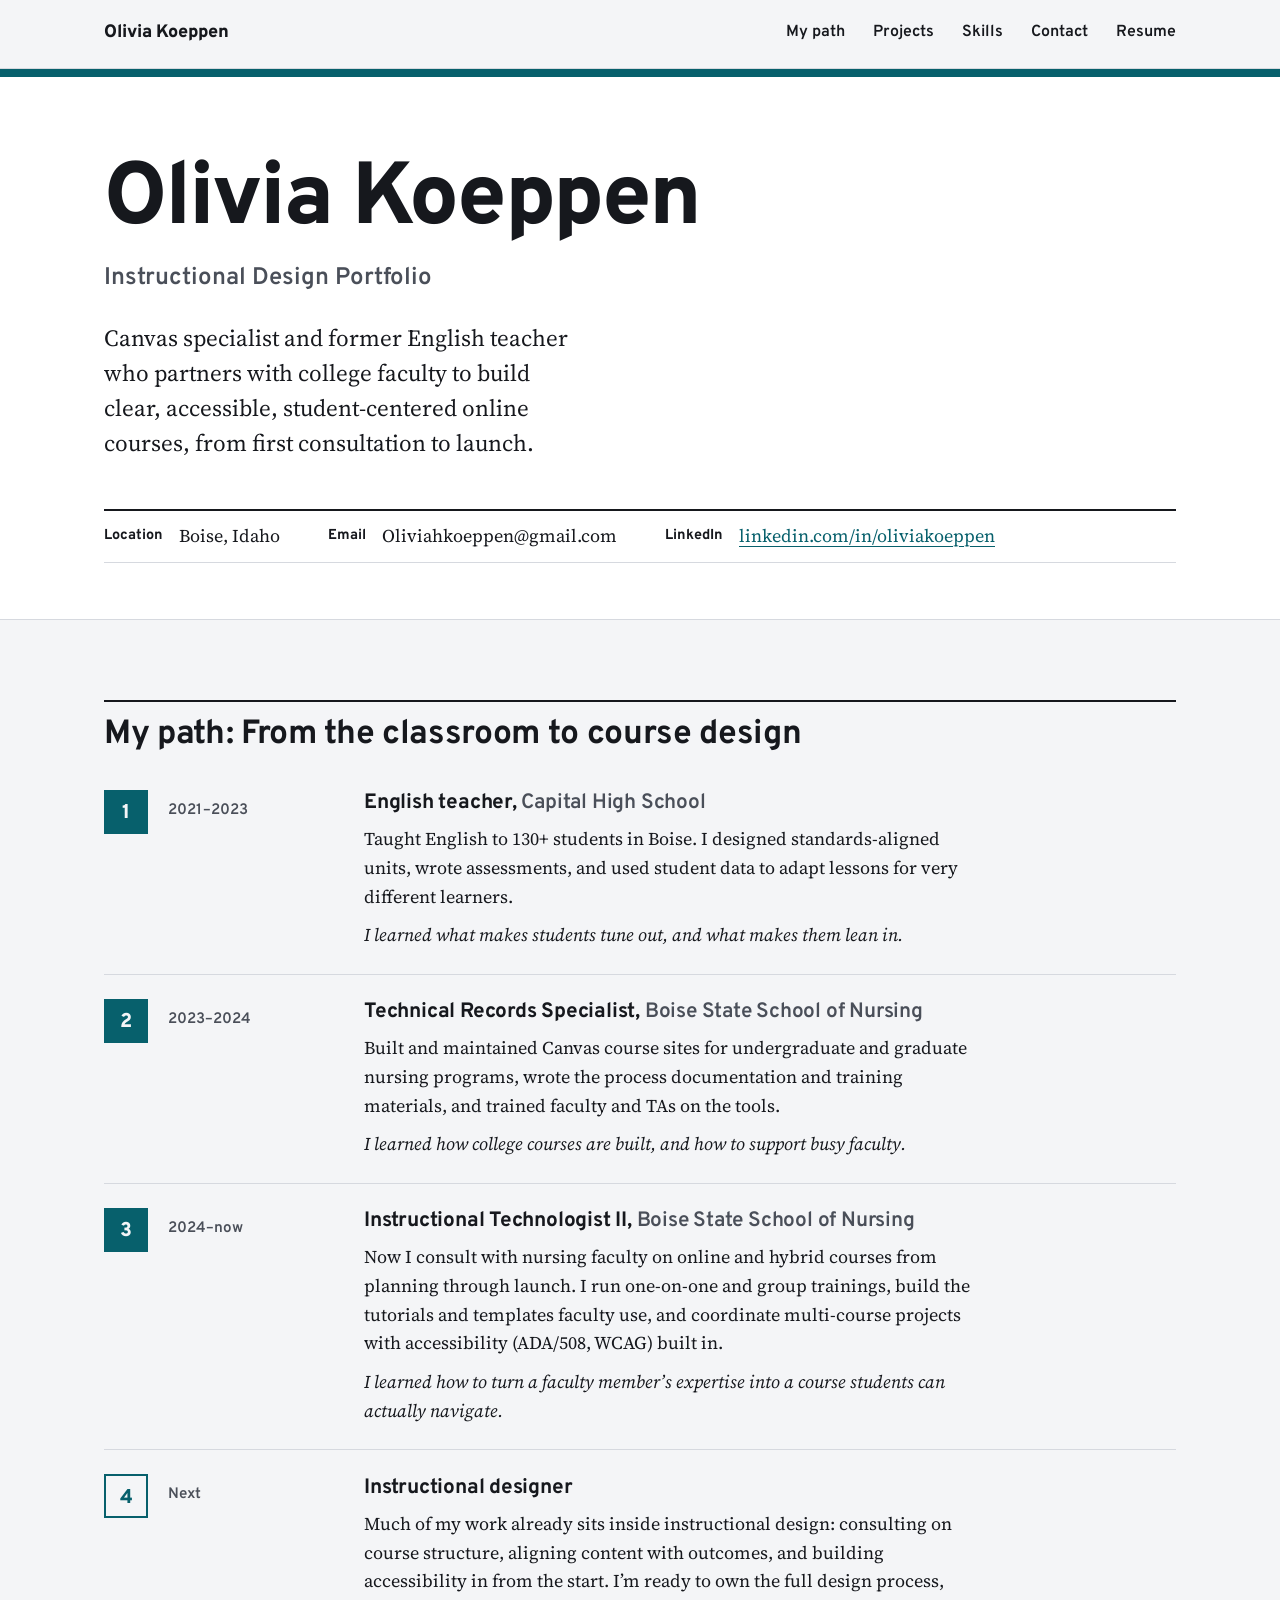
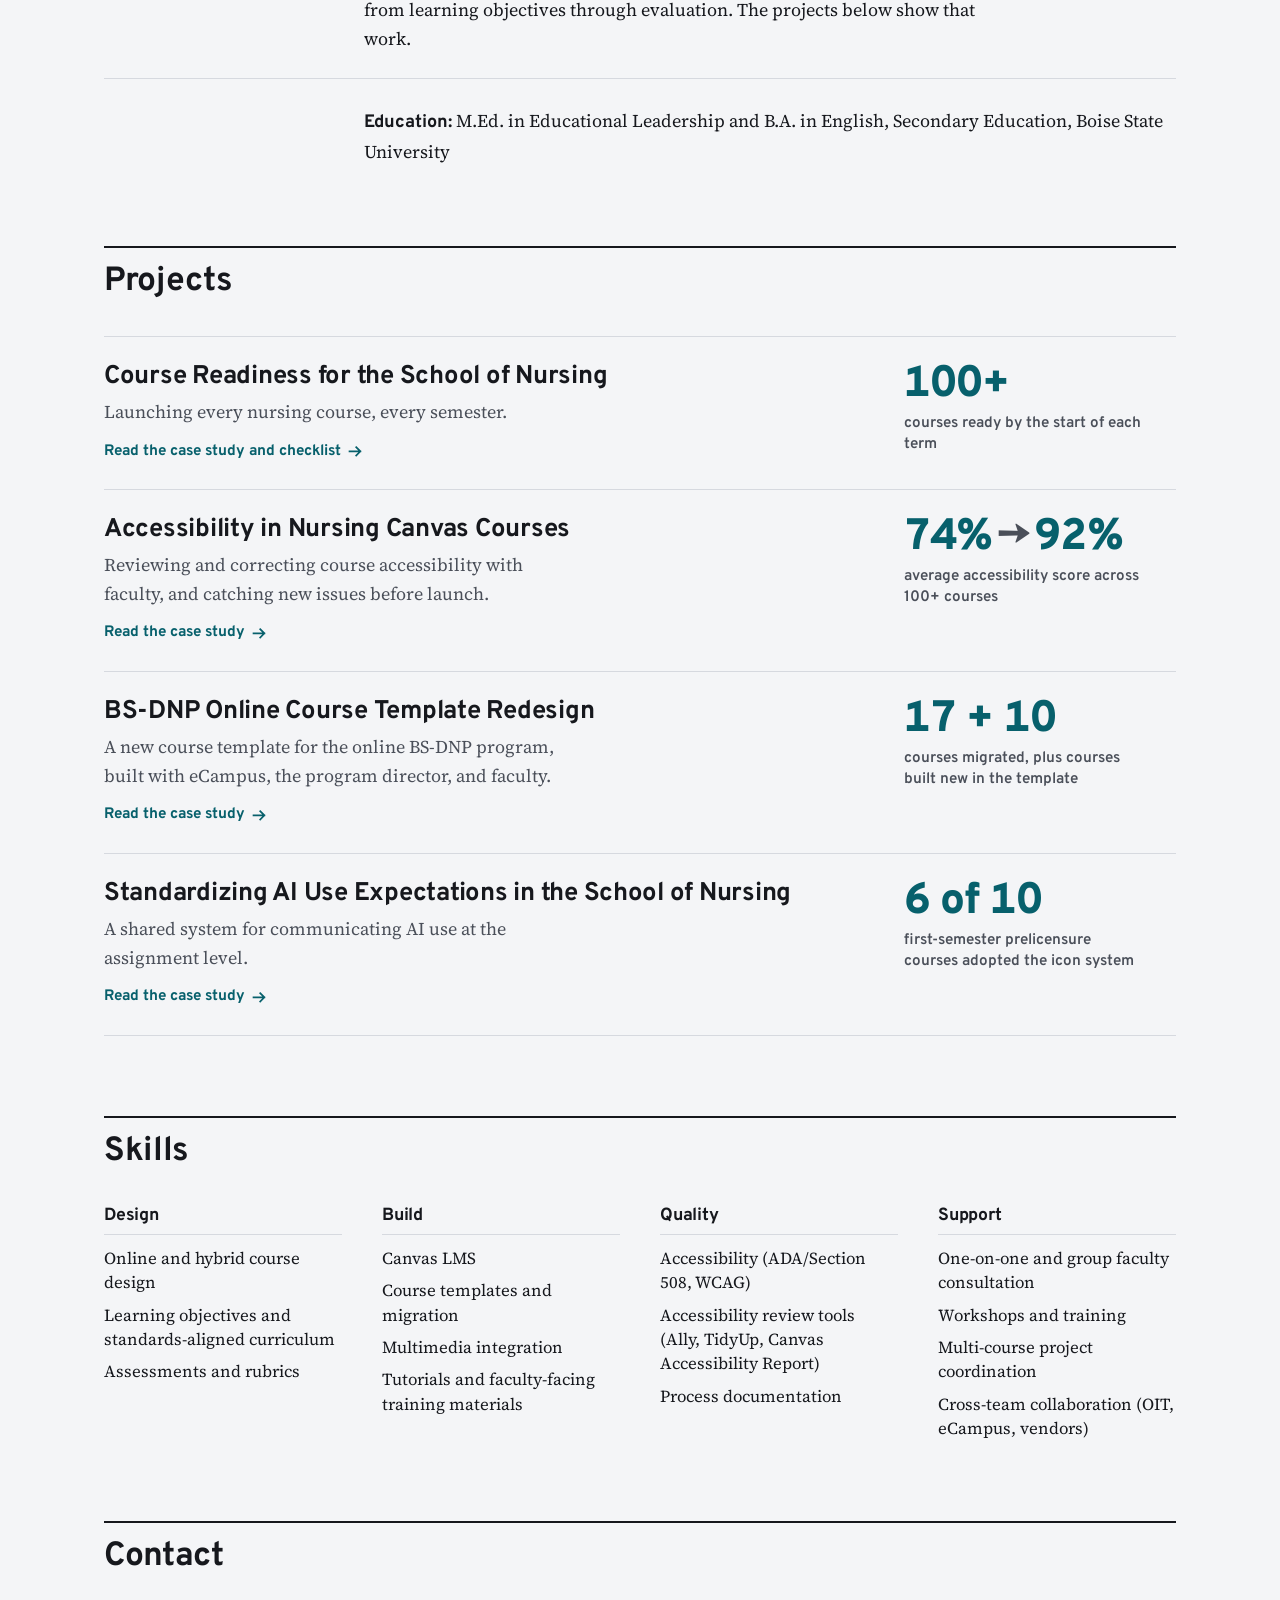
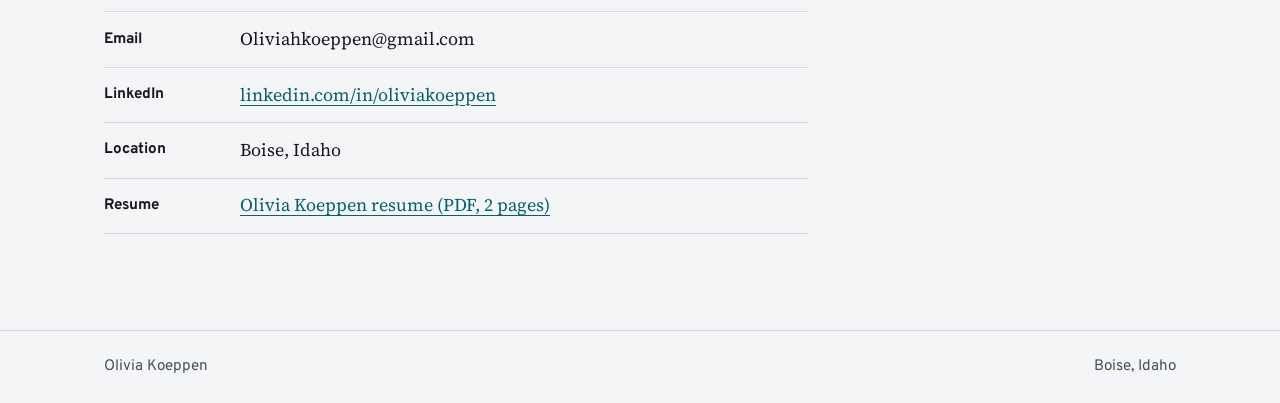
==== docs/index.html @ a85d5bda "Site v5: serve from docs/, add tab icon, link preview, 404 page, small copy edits Also adds COPY-PRO" ====
<!doctype html>
<html lang="en">
<head>
<meta charset="utf-8">
<meta name="viewport" content="width=device-width, initial-scale=1">
<meta name="robots" content="noindex, nofollow">
<title>Olivia Koeppen · Instructional Design Portfolio</title>
<link rel="icon" href="favicon.svg" type="image/svg+xml">
<link rel="icon" href="favicon-32.png" sizes="32x32" type="image/png">
<link rel="apple-touch-icon" href="apple-touch-icon.png">
<meta property="og:type" content="website">
<meta property="og:site_name" content="Olivia Koeppen">
<meta property="og:title" content="Olivia Koeppen · Instructional Design Portfolio">
<meta property="og:description" content="Instructional design portfolio of Olivia Koeppen, Boise, Idaho.">
<meta property="og:url" content="https://oliviakoeppen.com/">
<meta property="og:image" content="https://oliviakoeppen.com/assets/og-image.png">
<meta property="og:image:width" content="1200">
<meta property="og:image:height" content="630">
<meta property="og:image:alt" content="Olivia Koeppen, Instructional Design Portfolio">
<meta name="twitter:card" content="summary_large_image">
<meta name="description" content="Instructional design portfolio of Olivia Koeppen, Boise, Idaho.">
<link rel="preconnect" href="https://fonts.googleapis.com">
<link rel="preconnect" href="https://fonts.gstatic.com" crossorigin>
<link rel="stylesheet" href="https://fonts.googleapis.com/css2?family=Overpass:wght@400;600;700;800&family=Source+Serif+4:ital,opsz,wght@0,8..60,400;0,8..60,600;1,8..60,400&display=swap">
<link rel="stylesheet" href="styles.css">
</head>
<body>
<a class="skip-link" href="#main">Skip to main content</a>

<header class="topbar">
  <div class="wrap">
    <a class="wordmark" href="index.html">Olivia Koeppen</a>
    <nav class="site-nav" aria-label="Main">
      <ul>
        <li><a href="#path">My path</a></li>
        <li><a href="#projects">Projects</a></li>
        <li><a href="#skills">Skills</a></li>
        <li><a href="#contact">Contact</a></li>
        <li><a href="assets/olivia-koeppen-resume.pdf">Resume</a></li>
      </ul>
    </nav>
  </div>
</header>

<main id="main">
  <section class="sign" aria-labelledby="name">
    <div class="wrap">
      <h1 id="name">Olivia Koeppen</h1>
      <p class="role">Instructional Design Portfolio</p>
      <p class="intro">Canvas specialist and former English teacher who partners with college faculty to build clear, accessible, student-centered online courses, from first consultation to launch.</p>
      <dl class="directory inline">
        <div><dt>Location</dt><dd>Boise, Idaho</dd></div>
        <div><dt>Email</dt><dd>Oliviahkoeppen@gmail.com</dd></div>
        <div><dt>LinkedIn</dt><dd><a href="https://www.linkedin.com/in/oliviakoeppen">linkedin.com/in/oliviakoeppen</a></dd></div>
      </dl>
    </div>
  </section>

  <section class="section" id="path" aria-labelledby="path-title">
    <div class="wrap">
      <div class="section-head">
        <h2 id="path-title">My path: From the classroom to course design</h2>
      </div>
      <ol class="path">
        <li>
          <span class="marker" aria-hidden="true">1</span>
          <span class="path-when">2021–2023</span>
          <div class="path-body">
            <h3>English teacher, <span>Capital High School</span></h3>
            <p>Taught English to 130+ students in Boise. I designed standards-aligned units, wrote assessments, and used student data to adapt lessons for very different learners.</p>
            <p class="learned">I learned what makes students tune out, and what makes them lean in.</p>
          </div>
        </li>
        <li>
          <span class="marker" aria-hidden="true">2</span>
          <span class="path-when">2023–2024</span>
          <div class="path-body">
            <h3>Technical Records Specialist, <span>Boise State School of Nursing</span></h3>
            <p>Built and maintained Canvas course sites for undergraduate and graduate nursing programs, wrote the process documentation and training materials, and trained faculty and TAs on the tools.</p>
            <p class="learned">I learned how college courses are built, and how to support busy faculty.</p>
          </div>
        </li>
        <li>
          <span class="marker" aria-hidden="true">3</span>
          <span class="path-when">2024–now</span>
          <div class="path-body">
            <h3>Instructional Technologist II, <span>Boise State School of Nursing</span></h3>
            <p>Now I consult with nursing faculty on online and hybrid courses from planning through launch. I run one-on-one and group trainings, build the tutorials and templates faculty use, and coordinate multi-course projects with accessibility (ADA/508, WCAG) built in.</p>
            <p class="learned">I learned how to turn a faculty member’s expertise into a course students can actually navigate.</p>
          </div>
        </li>
        <li class="next">
          <span class="marker" aria-hidden="true">4</span>
          <span class="path-when">Next</span>
          <div class="path-body">
            <h3>Instructional designer</h3>
            <p>Much of my work already sits inside instructional design: consulting on course structure, aligning content with outcomes, and building accessibility in from the start. I’m ready to own the full design process, from learning objectives through evaluation. The projects below show that work.</p>
          </div>
        </li>
      </ol>
      <p class="education"><span><strong>Education:</strong> M.Ed. in Educational Leadership and B.A. in English, Secondary Education, Boise State University</span></p>
    </div>
  </section>

  <section class="section" id="projects" aria-labelledby="projects-title">
    <div class="wrap">
      <div class="section-head">
        <h2 id="projects-title">Projects</h2>
      </div>
      <ul class="projects">
        <li class="project-row">
          <div>
            <h3><a href="projects/course-readiness.html">Course Readiness for the School of Nursing</a></h3>
            <p class="summary">Launching every nursing course, every semester.</p>
            <span class="go" aria-hidden="true">Read the case study and checklist <svg viewBox="0 0 20 20" focusable="false"><path d="M3 10h13M11 5l5 5-5 5" fill="none" stroke="currentColor" stroke-width="2" stroke-linecap="square"/></svg></span>
          </div>
          <p class="figure-block"><span class="num">100+</span><span class="label">courses ready by the start of each term</span></p>
        </li>
        <li class="project-row">
          <div>
            <h3><a href="projects/accessibility.html">Accessibility in Nursing Canvas Courses</a></h3>
            <p class="summary">Reviewing and correcting course accessibility with faculty, and catching new issues before launch.</p>
            <span class="go" aria-hidden="true">Read the case study <svg viewBox="0 0 20 20" focusable="false"><path d="M3 10h13M11 5l5 5-5 5" fill="none" stroke="currentColor" stroke-width="2" stroke-linecap="square"/></svg></span>
          </div>
          <p class="figure-block"><span class="num">74%<span class="arrow" aria-hidden="true">→</span><span class="visually-hidden"> to </span>92%</span><span class="label">average accessibility score across 100+ courses</span></p>
        </li>
        <li class="project-row">
          <div>
            <h3><a href="projects/bs-dnp-template.html">BS-DNP Online Course Template Redesign</a></h3>
            <p class="summary">A new course template for the online BS-DNP program, built with eCampus, the program director, and faculty.</p>
            <span class="go" aria-hidden="true">Read the case study <svg viewBox="0 0 20 20" focusable="false"><path d="M3 10h13M11 5l5 5-5 5" fill="none" stroke="currentColor" stroke-width="2" stroke-linecap="square"/></svg></span>
          </div>
          <p class="figure-block"><span class="num">17 + 10</span><span class="label">courses migrated, plus courses built new in the template</span></p>
        </li>
        <li class="project-row">
          <div>
            <h3><a href="projects/ai-use-expectations.html">Standardizing AI Use Expectations in the School of Nursing</a></h3>
            <p class="summary">A shared system for communicating AI use at the assignment level.</p>
            <span class="go" aria-hidden="true">Read the case study <svg viewBox="0 0 20 20" focusable="false"><path d="M3 10h13M11 5l5 5-5 5" fill="none" stroke="currentColor" stroke-width="2" stroke-linecap="square"/></svg></span>
          </div>
          <p class="figure-block"><span class="num">6 of 10</span><span class="label">first-semester prelicensure courses adopted the icon system</span></p>
        </li>
      </ul>
    </div>
  </section>

  <section class="section" id="skills" aria-labelledby="skills-title">
    <div class="wrap">
      <div class="section-head">
        <h2 id="skills-title">Skills</h2>
      </div>
      <div class="skills">
        <div>
          <h3>Design</h3>
          <ul>
            <li>Online and hybrid course design</li>
            <li>Learning objectives and standards-aligned curriculum</li>
            <li>Assessments and rubrics</li>
          </ul>
        </div>
        <div>
          <h3>Build</h3>
          <ul>
            <li>Canvas LMS</li>
            <li>Course templates and migration</li>
            <li>Multimedia integration</li>
            <li>Tutorials and faculty-facing training materials</li>
          </ul>
        </div>
        <div>
          <h3>Quality</h3>
          <ul>
            <li>Accessibility (ADA/Section 508, WCAG)</li>
            <li>Accessibility review tools (Ally, TidyUp, Canvas Accessibility Report)</li>
            <li>Process documentation</li>
          </ul>
        </div>
        <div>
          <h3>Support</h3>
          <ul>
            <li>One-on-one and group faculty consultation</li>
            <li>Workshops and training</li>
            <li>Multi-course project coordination</li>
            <li>Cross-team collaboration (OIT, eCampus, vendors)</li>
          </ul>
        </div>
      </div>
    </div>
  </section>

  <section class="section" id="contact" aria-labelledby="contact-title">
    <div class="wrap">
      <div class="section-head">
        <h2 id="contact-title">Contact</h2>
      </div>
      <dl class="contact-list">
        <div><dt>Email</dt><dd>Oliviahkoeppen@gmail.com</dd></div>
        <div><dt>LinkedIn</dt><dd><a href="https://www.linkedin.com/in/oliviakoeppen">linkedin.com/in/oliviakoeppen</a></dd></div>
        <div><dt>Location</dt><dd>Boise, Idaho</dd></div>
        <div><dt>Resume</dt><dd><a href="assets/olivia-koeppen-resume.pdf">Olivia Koeppen resume (PDF, 2 pages)</a></dd></div>
      </dl>
    </div>
  </section>
</main>

<footer class="site-footer">
  <div class="wrap">
    <span>Olivia Koeppen</span>
    <span>Boise, Idaho</span>
  </div>
</footer>
</body>
</html>
---- docs/styles.css ----
/* Olivia Koeppen, instructional design portfolio
   Light only. One white sign panel per page with a deep teal top rule; light grey ground, black ink, teal links and figures. */

:root {
  color-scheme: light;
  --ground: #f4f5f7;          /* very light grey page */
  --panel: #eceef1;
  --ink: #16181d;
  --ink-2: #4a4f59;
  --rule: #d6d9df;
  --rule-strong: #16181d;
  --accent: #07606c;          /* deep teal: links, markers, figures */
  --accent-hover: #044650;
  --accent-soft: #d8e9eb;     /* teal tint for rules and fills, never text */
  --sign: #ffffff;            /* the sign panel: white on the grey page */
  --on-sign: #16181d;
  --on-sign-2: #4a4f59;
  --on-sign-rule: #d6d9df;
  --focus: #07606c;
  --bar-track: #dfe2e8;

  --display: "Overpass", "Helvetica Neue", Arial, system-ui, sans-serif;
  --text: "Source Serif 4", "Iowan Old Style", "Palatino Linotype", Georgia, serif;

  --wrap: 72rem;
  --gutter: clamp(1rem, 4vw, 2.5rem);
  --measure: 68ch;
}

/* ---------- Base ---------- */

*, *::before, *::after { box-sizing: border-box; }

html { -webkit-text-size-adjust: 100%; scrollbar-color: var(--ink-2) var(--ground); }

body {
  margin: 0;
  background: var(--ground);
  color: var(--ink);
  font-family: var(--text);
  font-size: 1.125rem;
  line-height: 1.6;
  font-optical-sizing: auto;
  text-rendering: optimizeLegibility;
}

::selection { background: var(--accent); color: #fff; }

h1, h2, h3 {
  font-family: var(--display);
  font-weight: 700;
  line-height: 1.12;
  letter-spacing: -.01em;
  margin: 0;
  text-wrap: balance;
}

p, ul, ol, dl, dd, figure { margin: 0; }

a {
  color: var(--accent);
  text-decoration-thickness: 1px;
  text-underline-offset: .2em;
}
a:hover { color: var(--accent-hover); text-decoration-thickness: 2px; }

:focus-visible {
  outline: 3px solid var(--focus);
  outline-offset: 3px;
  border-radius: 1px;
}

.wrap {
  width: 100%;
  max-width: var(--wrap);
  margin-inline: auto;
  padding-inline: var(--gutter);
}

.skip-link {
  position: absolute;
  left: var(--gutter);
  top: -100px;
  z-index: 10;
  background: var(--ink);
  color: var(--ground);
  font-family: var(--display);
  font-weight: 700;
  padding: .6rem 1rem;
  text-decoration: none;
}
.skip-link:focus { top: .75rem; color: var(--ground); }

.visually-hidden {
  position: absolute !important;
  width: 1px; height: 1px;
  overflow: hidden; clip: rect(0 0 0 0);
  white-space: nowrap;
}

/* ---------- Top bar ---------- */

.topbar { border-bottom: 1px solid var(--rule); }
.topbar .wrap {
  display: flex;
  flex-wrap: wrap;
  align-items: center;
  justify-content: space-between;
  gap: .5rem 2rem;
  padding-block: .9rem;
}
.wordmark {
  font-family: var(--display);
  font-weight: 800;
  font-size: 1.125rem;
  color: var(--ink);
  text-decoration: none;
  letter-spacing: -.005em;
}
.wordmark:hover { color: var(--ink); }
.site-nav ul {
  list-style: none;
  padding: 0;
  display: flex;
  flex-wrap: wrap;
  gap: .25rem 1.75rem;
}
.site-nav a {
  font-family: var(--display);
  font-weight: 600;
  font-size: 1rem;
  color: var(--ink);
  text-decoration: none;
  display: inline-block;
  padding-block: .35rem;
  border-bottom: 2px solid transparent;
}
.site-nav a:hover { border-bottom-color: var(--rule-strong); color: var(--ink); }
.site-nav a[aria-current] { border-bottom-color: var(--accent); }

/* ---------- The sign panel (the one bold field) ---------- */

.sign {
  background: var(--sign);
  color: var(--on-sign);
  border-top: 8px solid var(--accent);
  border-bottom: 1px solid var(--rule);
}
.sign .wrap { padding-block: clamp(2.5rem, 7vw, 5rem) clamp(2.25rem, 5vw, 3.5rem); }
.sign a { color: var(--accent); }
.sign a:hover { color: var(--accent-hover); }
.sign :focus-visible { outline-color: var(--focus); }

.sign h1 {
  font-size: clamp(2.75rem, 8vw, 5.5rem);
  font-weight: 800;
  letter-spacing: -.025em;
  line-height: 1;
}
.sign .role {
  font-family: var(--display);
  font-weight: 600;
  font-size: clamp(1.15rem, 2.4vw, 1.5rem);
  margin-top: .9rem;
  color: var(--on-sign-2);
}
.sign .intro {
  font-size: clamp(1.2rem, 2.3vw, 1.45rem);
  line-height: 1.5;
  max-width: 40ch;
  margin-top: 1.5rem;
}

/* Directory rows: label column + value, used in the sign and in facts blocks */
.directory {
  display: grid;
  gap: 0;
  margin-top: clamp(2rem, 5vw, 3rem);
  border-top: 2px solid var(--on-sign);
}
.directory > div {
  display: grid;
  grid-template-columns: 7.5rem 1fr;
  gap: 1rem;
  padding-block: .7rem;
  border-bottom: 1px solid var(--on-sign-rule);
}
.directory dt {
  font-family: var(--display);
  font-weight: 700;
  font-size: .9rem;
  padding-top: .15rem;
}
.directory dd { overflow-wrap: anywhere; }

@media (min-width: 56rem) {
  .sign .directory.inline {
    grid-template-columns: repeat(3, auto);
    justify-content: start;
    border-bottom: 1px solid var(--on-sign-rule);
  }
  .sign .directory.inline > div {
    grid-template-columns: auto auto;
    border-bottom: 0;
    padding-inline-end: 3rem;
  }
}

/* ---------- Sections ---------- */

main { display: block; }

.section { padding-block: clamp(3rem, 7vw, 5rem) 0; }
.section:last-child { padding-bottom: clamp(3.5rem, 8vw, 6rem); }

.section-head {
  border-top: 2px solid var(--rule-strong);
  padding-top: .9rem;
  margin-bottom: clamp(1.5rem, 3vw, 2.25rem);
}
.section-head h2 { font-size: clamp(1.6rem, 3.4vw, 2.1rem); }
.section-head p {
  margin-top: .5rem;
  color: var(--ink-2);
  max-width: var(--measure);
}

/* Two-column reading layout: heading left, text right */
.split { display: grid; gap: 1rem 3rem; }
@media (min-width: 56rem) {
  .split { grid-template-columns: 15rem minmax(0, 1fr); }
  .split > .section-head { margin-bottom: 0; }
}
.prose { max-width: var(--measure); }
.prose p + p { margin-top: 1em; }

/* ---------- My path ---------- */

.path {
  list-style: none;
  padding: 0;
  display: grid;
  gap: 0;
}
.path > li {
  display: grid;
  grid-template-columns: 2.75rem minmax(0, 1fr);
  gap: 0 1.25rem;
  padding-block: 1.5rem;
  border-bottom: 1px solid var(--rule);
}
.path > li:first-child { padding-top: 0; }
.marker {
  width: 2.75rem;
  height: 2.75rem;
  display: grid;
  place-items: center;
  background: var(--accent);
  color: var(--ground);
  font-family: var(--display);
  font-weight: 800;
  font-size: 1.25rem;
  line-height: 1;
  padding-top: .15rem;
}
.path > li.next .marker {
  background: transparent;
  color: var(--accent);
  box-shadow: inset 0 0 0 2px var(--accent);
}
.path-when {
  font-family: var(--display);
  font-weight: 600;
  font-size: .95rem;
  color: var(--ink-2);
}
.path h3 { font-size: 1.3rem; margin-top: .15rem; }
.path h3 span { font-weight: 600; color: var(--ink-2); }
.path p { margin-top: .6rem; max-width: var(--measure); }
.path .learned { font-style: italic; }
.path-body { grid-column: 2; }

@media (min-width: 56rem) {
  .path > li { grid-template-columns: 2.75rem 11rem minmax(0, 1fr); }
  .path-when { padding-top: .55rem; }
  .path-body { grid-column: 3; grid-row: 1; }
}

.education {
  margin-top: 1.75rem;
  display: grid;
  grid-template-columns: 2.75rem minmax(0, 1fr);
  gap: 0 1.25rem;
}
.education strong { font-family: var(--display); font-weight: 700; }
@media (min-width: 56rem) {
  .education { grid-template-columns: 15rem minmax(0, 1fr); }
}
.education > :first-child { grid-column: 2; }

/* ---------- Project directory ---------- */

.projects { list-style: none; padding: 0; border-top: 1px solid var(--rule); }
.project-row {
  position: relative;
  display: grid;
  gap: .75rem 2.5rem;
  padding: 1.6rem 0;
  border-bottom: 1px solid var(--rule);
}
.project-row h3 { font-size: clamp(1.3rem, 2.6vw, 1.6rem); }
.project-row h3 a {
  color: var(--ink);
  text-decoration: none;
}
.project-row h3 a::after { content: ""; position: absolute; inset: 0; }
.project-row h3 a:focus-visible { outline: none; }
.project-row:has(h3 a:focus-visible) { outline: 3px solid var(--focus); outline-offset: 2px; }
.project-row .summary { margin-top: .4rem; color: var(--ink-2); max-width: 52ch; }
.project-row .go {
  display: inline-flex;
  align-items: center;
  gap: .4rem;
  margin-top: .8rem;
  font-family: var(--display);
  font-weight: 700;
  font-size: .95rem;
  color: var(--accent);
}
.go svg, .btn svg { width: 1.1em; height: 1.1em; flex: none; transition: transform .25s cubic-bezier(.16, 1, .3, 1); }
.project-row:hover h3 a { text-decoration: underline; text-decoration-thickness: 2px; text-underline-offset: .18em; }
.project-row:hover .go svg { transform: translateX(4px); }

.figure-block {
  font-family: var(--display);
}
.figure-block .num {
  display: block;
  font-weight: 800;
  font-size: clamp(2rem, 4.5vw, 2.75rem);
  line-height: 1;
  letter-spacing: -.02em;
  color: var(--accent);
  font-variant-numeric: tabular-nums lining-nums;
}
.figure-block .num .arrow { font-weight: 600; color: var(--ink-2); padding-inline: .1em; }
.figure-block .label {
  display: block;
  margin-top: .45rem;
  font-weight: 600;
  font-size: .95rem;
  line-height: 1.35;
  color: var(--ink-2);
  max-width: 24ch;
}

@media (min-width: 56rem) {
  .project-row {
    grid-template-columns: minmax(0, 1fr) 17rem;
    align-items: start;
  }
}

/* ---------- Skills ---------- */

.skills {
  display: grid;
  gap: 2rem 2.5rem;
  grid-template-columns: repeat(auto-fit, minmax(14rem, 1fr));
}
.skills h3 {
  font-size: 1.1rem;
  padding-bottom: .5rem;
  border-bottom: 1px solid var(--rule);
  margin-bottom: .75rem;
}
.skills ul { list-style: none; padding: 0; display: grid; gap: .5rem; }
.skills li { font-size: 1.05rem; line-height: 1.45; }

/* ---------- Contact ---------- */

.contact-list {
  display: grid;
  border-top: 1px solid var(--rule);
  max-width: 44rem;
}
.contact-list > div {
  display: grid;
  grid-template-columns: 7.5rem 1fr;
  gap: 1rem;
  padding-block: .8rem;
  border-bottom: 1px solid var(--rule);
}
.contact-list dt { font-family: var(--display); font-weight: 700; font-size: .95rem; padding-top: .15rem; }
.contact-list dd { overflow-wrap: anywhere; }

/* ---------- Footer ---------- */

.site-footer {
  border-top: 1px solid var(--rule);
  font-family: var(--display);
  font-size: .95rem;
  color: var(--ink-2);
}
.site-footer .wrap {
  display: flex;
  flex-wrap: wrap;
  justify-content: space-between;
  gap: .5rem 2rem;
  padding-block: 1.5rem;
}

/* ---------- Case study: sign panel ---------- */

.crumbs ol {
  list-style: none;
  padding: 0;
  display: flex;
  flex-wrap: wrap;
  gap: .25rem .6rem;
  font-family: var(--display);
  font-weight: 600;
  font-size: .95rem;
  color: var(--on-sign-2);
  margin-bottom: clamp(1.5rem, 4vw, 2.5rem);
}
.crumbs li + li::before { content: "/"; margin-right: .6rem; opacity: .7; }
.crumbs a { color: var(--on-sign-2); }
.crumbs [aria-current] { color: var(--on-sign); }

.case-head {
  display: grid;
  gap: 2.5rem 4rem;
}
@media (min-width: 60rem) {
  .case-head { grid-template-columns: minmax(0, 1.35fr) minmax(0, 1fr); align-items: start; }
}
.sign .case-title {
  font-size: clamp(2.25rem, 5.5vw, 3.75rem);
  line-height: 1.04;
}
.sign .subtitle {
  font-family: var(--display);
  font-weight: 600;
  font-size: clamp(1.2rem, 2.4vw, 1.5rem);
  line-height: 1.3;
  margin-top: 1rem;
  color: var(--on-sign-2);
}
.sign .description { margin-top: 1.25rem; font-size: 1.2rem; max-width: 46ch; }
.sign .facts { margin-top: 2rem; }
.sign .facts > div { grid-template-columns: 9.5rem 1fr; }
@media (max-width: 30rem) {
  .sign .facts > div { grid-template-columns: 1fr; gap: .15rem; }
}

/* Right column of the sign: artifact card or outcome at a glance */
.sign-aside {
  background: var(--ground);
  border: 1px solid var(--rule);
  color: var(--ink);
  padding: clamp(1.25rem, 3vw, 2rem);
}
.sign-aside a { color: var(--accent); }
.sign-aside a:hover { color: var(--accent-hover); }
.sign-aside :focus-visible { outline-color: var(--focus); }
.sign-aside h2 {
  font-size: 1rem;
  font-weight: 700;
  color: var(--ink-2);
  letter-spacing: 0;
}
.sign-aside .doc-title {
  font-family: var(--display);
  font-weight: 700;
  font-size: 1.35rem;
  line-height: 1.2;
  margin-top: .6rem;
}
.sign-aside .doc-meta { margin-top: .4rem; color: var(--ink-2); font-size: 1rem; }
.mini-list { list-style: none; padding: 0; margin-top: 1.1rem; border-top: 1px solid var(--rule); }
.mini-list li {
  display: flex;
  gap: .7rem;
  align-items: baseline;
  padding-block: .5rem;
  border-bottom: 1px solid var(--rule);
  font-size: 1rem;
  line-height: 1.4;
}
.mini-list li::before {
  content: "";
  flex: none;
  width: .85rem;
  height: .85rem;
  border: 2px solid var(--ink);
  transform: translateY(.1rem);
}
.aside-actions { display: grid; gap: .9rem; margin-top: 1.5rem; justify-items: start; }

.btn {
  display: inline-flex;
  align-items: center;
  gap: .55rem;
  font-family: var(--display);
  font-weight: 700;
  font-size: 1.05rem;
  line-height: 1.2;
  text-decoration: none;
  padding: .8rem 1.25rem .7rem;
  background: var(--accent);
  color: var(--ground);
  border: 2px solid var(--accent);
}
.sign-aside .btn, .btn { color: var(--ground); }
.btn:hover, .sign-aside .btn:hover { background: var(--accent-hover); border-color: var(--accent-hover); color: var(--ground); }
.btn:hover svg { transform: translateY(3px); }
.text-link {
  font-family: var(--display);
  font-weight: 600;
  font-size: 1rem;
}

.glance .figure-block { margin-top: 1rem; }
.glance .figure-block + .figure-block { margin-top: 1.25rem; padding-top: 1.25rem; border-top: 1px solid var(--rule); }
.glance .figure-block .num { font-size: clamp(2.5rem, 6vw, 3.5rem); }
.glance .figure-block .label { max-width: 30ch; }

/* ---------- Case study body ---------- */

.case-body .section-head h2 { font-size: clamp(1.45rem, 3vw, 1.85rem); }

/* Outcome comparison bars (accessibility page) */
.compare {
  margin-top: 1.75rem;
  max-width: 40rem;
  display: grid;
  gap: 1.1rem;
  font-family: var(--display);
}
.compare-row { display: grid; grid-template-columns: 5.5rem minmax(0, 1fr) 3.5rem; gap: .9rem; align-items: center; }
.compare-row .k { font-weight: 700; font-size: .95rem; color: var(--ink-2); }
.compare-row .v { font-weight: 800; font-size: 1.35rem; text-align: right; font-variant-numeric: tabular-nums; }
.bar { height: 1.1rem; background: var(--bar-track); }
.bar span { display: block; height: 100%; background: var(--ink-2); }
.compare-row.after .bar span { background: var(--accent); }
.compare-row.after .v { color: var(--accent); }
.compare figcaption { font-family: var(--text); font-size: 1rem; color: var(--ink-2); }

.outcome-lead {
  font-family: var(--display);
  font-weight: 700;
  font-size: clamp(1.25rem, 2.6vw, 1.55rem);
  line-height: 1.35;
  max-width: 44ch;
}

/* ---------- Image artifacts ---------- */
.artifact-figure {
  background: var(--sign);
  border: 1px solid var(--rule);
  padding: clamp(.75rem, 2vw, 1.25rem);
}
.artifact-figure img { display: block; width: 100%; height: auto; }
.artifact-figure figcaption {
  font-family: var(--display);
  font-size: .95rem;
  font-weight: 600;
  color: var(--ink-2);
  margin-top: .75rem;
}
.shots { display: grid; gap: clamp(1.25rem, 3vw, 2rem); }
.shot-head { display: grid; gap: .35rem; margin-bottom: 1rem; max-width: var(--measure); }
.shot-head h3 {
  font-family: var(--display);
  font-size: clamp(1.15rem, 2.4vw, 1.35rem);
  font-weight: 700;
  display: flex; align-items: baseline; gap: .6rem;
}
.shot-n {
  display: inline-grid; place-items: center;
  min-width: 1.8rem; height: 1.8rem;
  background: var(--accent); color: #fff;
  font-size: .95rem; font-weight: 700;
}
.shot-head p { color: var(--ink-2); }
.shots .shot img { border: 1px solid var(--rule); }
.text-version { margin-top: 1.25rem; max-width: var(--measure); }
.text-version summary {
  font-family: var(--display);
  font-weight: 700;
  cursor: pointer;
  color: var(--accent);
}
.text-version ol { margin: .75rem 0 0; padding-left: 1.4rem; display: grid; gap: .5rem; }
.guide-preview { display: grid; gap: clamp(1.25rem, 4vw, 2.5rem); align-items: start; }
.guide-text { display: grid; gap: 1rem; max-width: var(--measure); }
@media (min-width: 52rem) {
  .guide-preview { grid-template-columns: minmax(0, 22rem) minmax(0, 1fr); }
}

/* ---------- Checklist artifact ---------- */

.artifact-doc {
  border: 2px solid var(--rule-strong);
  background: var(--ground);
  max-width: 54rem;
}
.doc-head {
  padding: clamp(1.25rem, 3vw, 2rem);
  border-bottom: 2px solid var(--rule-strong);
}
.doc-head h3 { font-size: clamp(1.35rem, 3vw, 1.75rem); }
.doc-head .due {
  margin-top: .5rem;
  font-family: var(--display);
  font-weight: 600;
  color: var(--ink-2);
}
.doc-head .due strong { color: var(--ink); }
.doc-group { padding: clamp(1.25rem, 3vw, 2rem); }
.doc-group + .doc-group { border-top: 1px solid var(--rule); }
.doc-group h4 {
  font-family: var(--display);
  font-weight: 700;
  font-size: 1.2rem;
  line-height: 1.2;
  margin: 0;
}
.doc-group .note { margin-top: .4rem; color: var(--ink-2); font-size: 1rem; max-width: 62ch; }
.checklist { list-style: none; padding: 0; margin-top: 1rem; border-top: 1px solid var(--rule); }
.checklist li {
  display: grid;
  grid-template-columns: 1.25rem minmax(0, 1fr);
  gap: .15rem .9rem;
  padding-block: .8rem;
  border-bottom: 1px solid var(--rule);
  line-height: 1.5;
}
.checklist li::before {
  content: "";
  width: 1.05rem;
  height: 1.05rem;
  border: 2px solid var(--ink);
  margin-top: .2rem;
  grid-row: span 2;
}
.checklist .area {
  font-family: var(--display);
  font-weight: 700;
  font-size: .95rem;
  color: var(--ink);
}
@media (min-width: 44rem) {
  .checklist li { grid-template-columns: 1.25rem 10.5rem minmax(0, 1fr); }
  .checklist li::before { grid-row: auto; }
  .checklist .area { padding-top: .12rem; }
}
.doc-foot {
  padding: clamp(1.25rem, 3vw, 2rem);
  background: var(--panel);
  border-top: 2px solid var(--rule-strong);
  display: grid;
  gap: .9rem;
}
.doc-foot h4 { font-family: var(--display); font-weight: 700; font-size: 1.1rem; margin: 0; }
.doc-foot p { max-width: 64ch; }
.artifact-actions { margin-top: 1.5rem; }

/* ---------- More projects (wayfinding) ---------- */

.more { list-style: none; padding: 0; border-top: 1px solid var(--rule); }
.more li { border-bottom: 1px solid var(--rule); }
.more a {
  display: grid;
  grid-template-columns: minmax(0, 1fr) auto;
  gap: .25rem 1.5rem;
  align-items: center;
  padding: 1.1rem 0;
  text-decoration: none;
  color: var(--ink);
}
.more .t { font-family: var(--display); font-weight: 700; font-size: 1.2rem; line-height: 1.25; }
.more .s { grid-column: 1; color: var(--ink-2); font-size: 1rem; }
.more svg { grid-column: 2; grid-row: 1 / span 2; width: 1.4rem; height: 1.4rem; color: var(--accent); transition: transform .25s cubic-bezier(.16, 1, .3, 1); }
.more a:hover .t { text-decoration: underline; text-decoration-thickness: 2px; text-underline-offset: .18em; }
.more a:hover svg { transform: translateX(5px); }

/* ---------- Motion preferences ---------- */

@media (prefers-reduced-motion: reduce) {
  *, *::before, *::after {
    transition-duration: .01ms !important;
    animation-duration: .01ms !important;
    scroll-behavior: auto !important;
  }
}
@media (prefers-reduced-motion: no-preference) {
  html { scroll-behavior: smooth; }
}

/* ---------- Print ---------- */

@media print {
  .topbar, .skip-link, .site-footer, .aside-actions, .artifact-actions { display: none; }
  .sign { background: none; color: #000; }
  .sign a, .sign .role, .sign .subtitle { color: #000; }
}
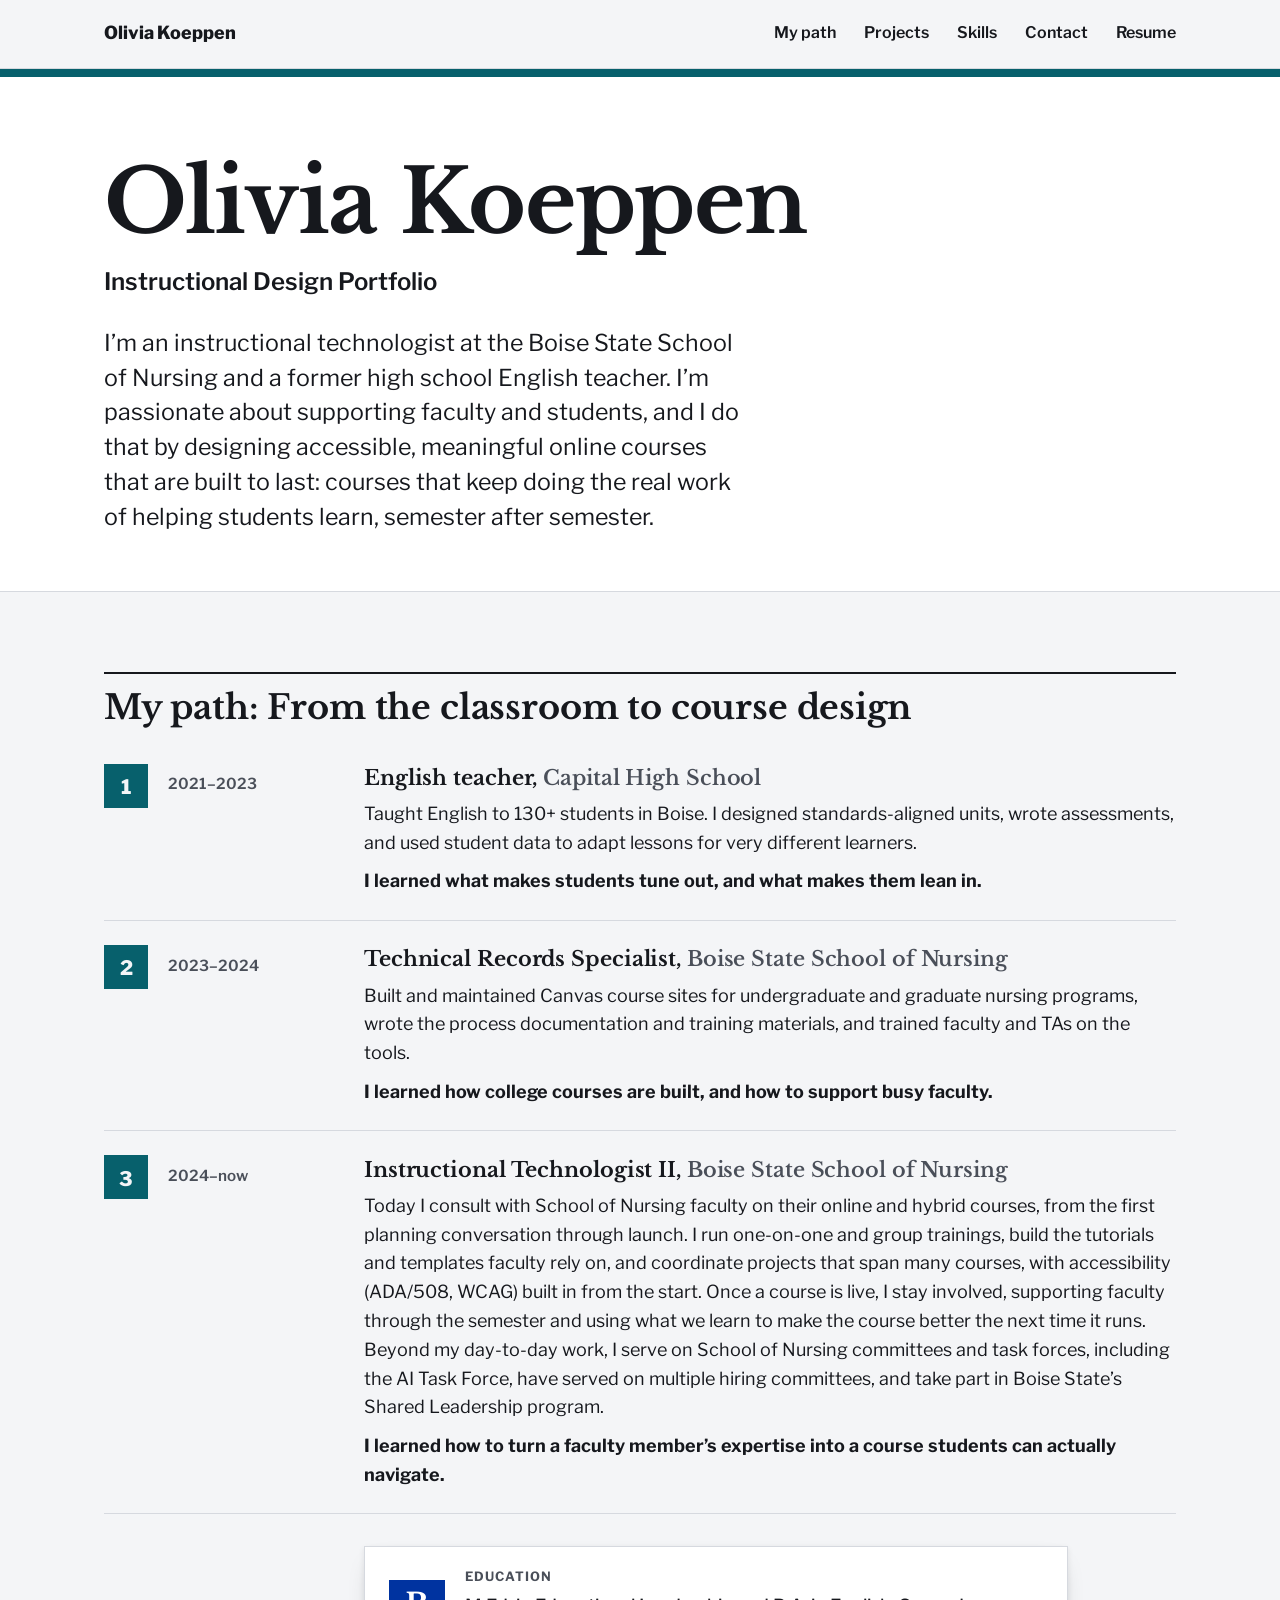
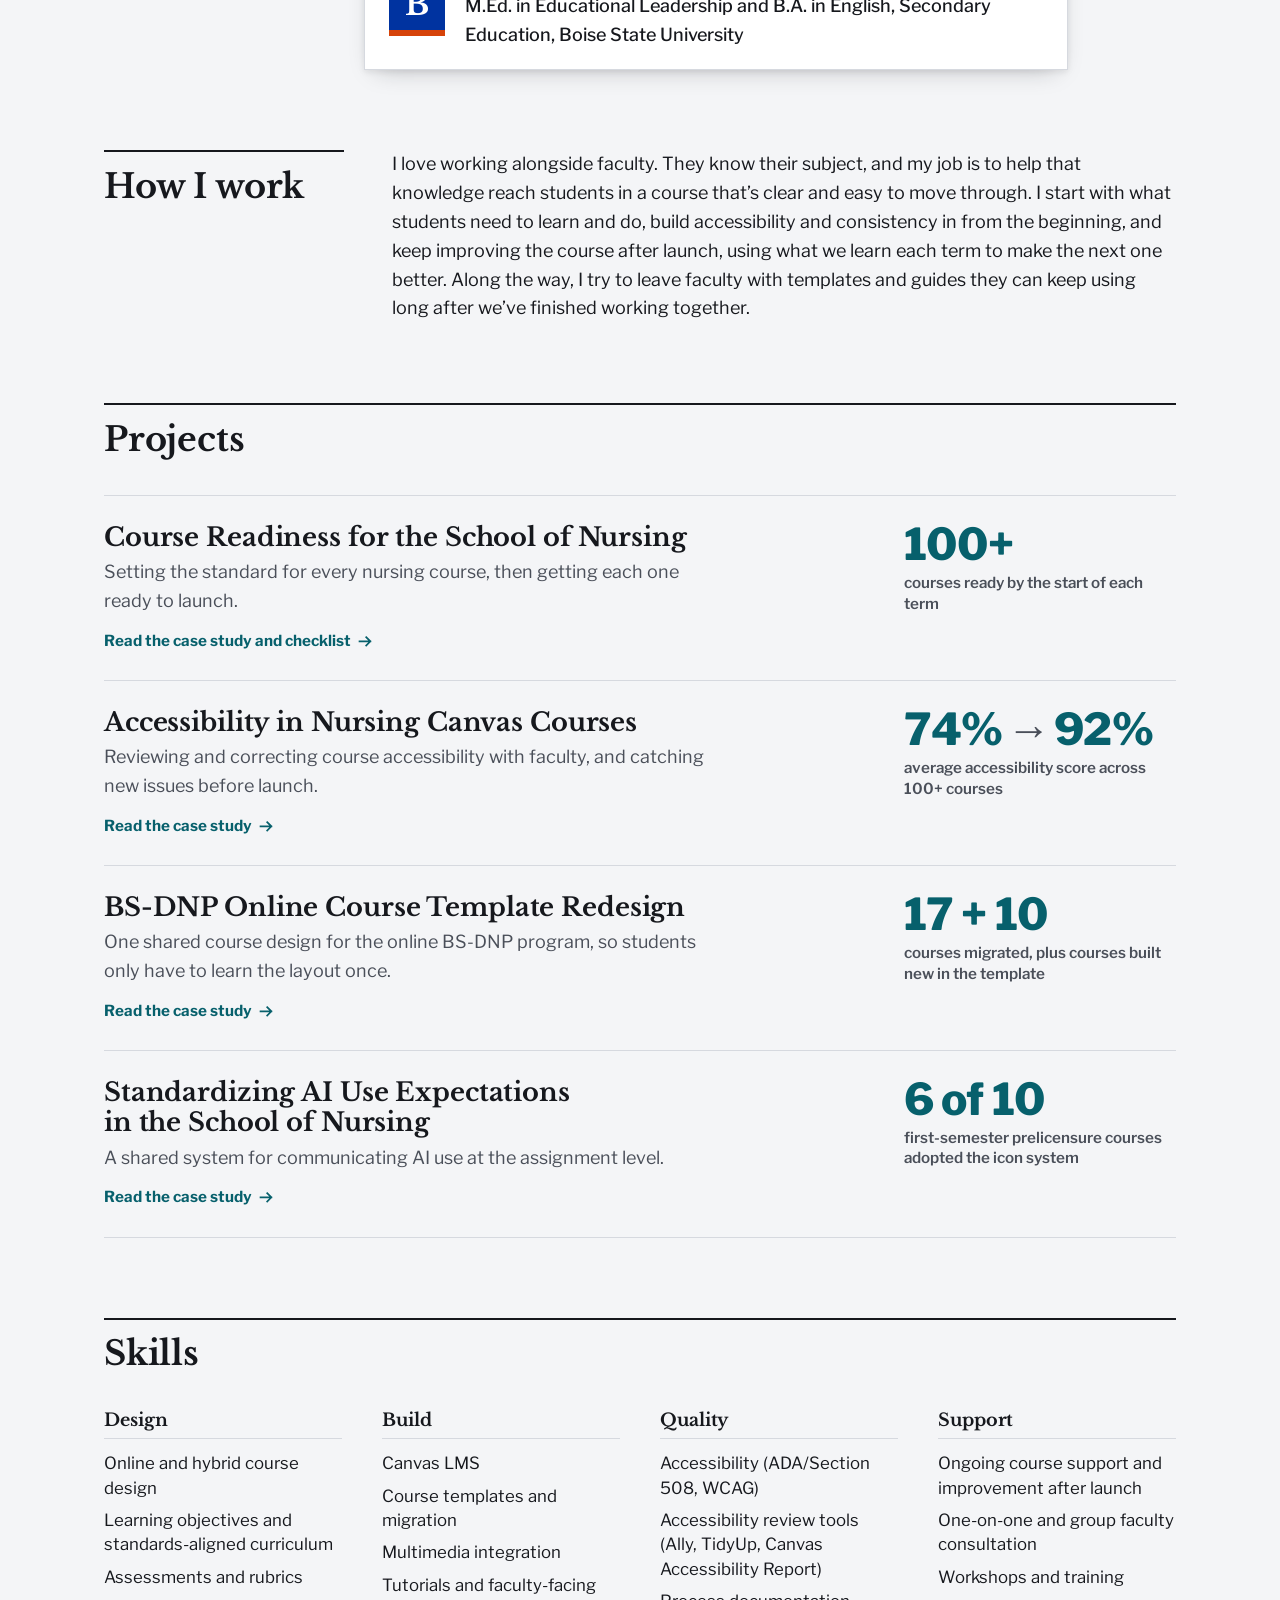
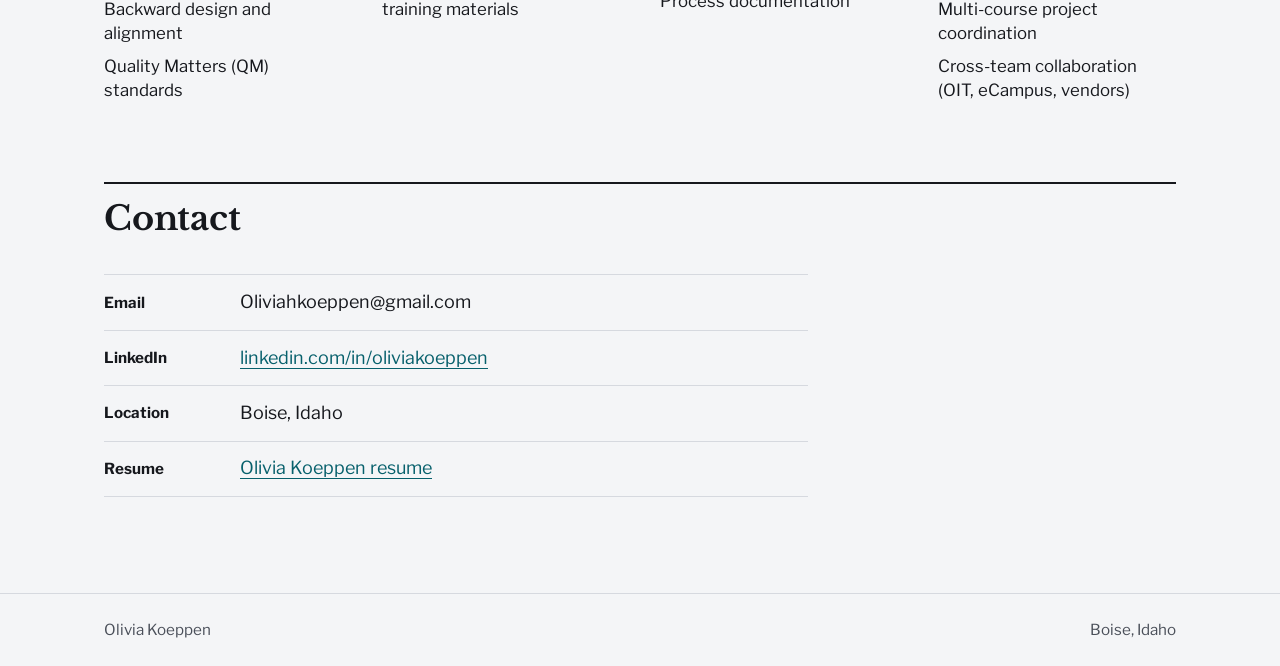
==== commit a32888e2: "Site v6: apply copy proposal v2, new fonts, education card, How I work section Co-Authored-By: Claud" ====
--- a/docs/index.html
+++ b/docs/index.html
@@ -11,17 +11,17 @@
 <meta property="og:type" content="website">
 <meta property="og:site_name" content="Olivia Koeppen">
 <meta property="og:title" content="Olivia Koeppen · Instructional Design Portfolio">
-<meta property="og:description" content="Instructional design portfolio of Olivia Koeppen, Boise, Idaho.">
+<meta property="og:description" content="Olivia Koeppen, instructional technologist and former English teacher, designs accessible, meaningful online courses with college faculty.">
 <meta property="og:url" content="https://oliviakoeppen.com/">
 <meta property="og:image" content="https://oliviakoeppen.com/assets/og-image.png">
 <meta property="og:image:width" content="1200">
 <meta property="og:image:height" content="630">
 <meta property="og:image:alt" content="Olivia Koeppen, Instructional Design Portfolio">
 <meta name="twitter:card" content="summary_large_image">
-<meta name="description" content="Instructional design portfolio of Olivia Koeppen, Boise, Idaho.">
+<meta name="description" content="Olivia Koeppen, instructional technologist and former English teacher, designs accessible, meaningful online courses with college faculty.">
 <link rel="preconnect" href="https://fonts.googleapis.com">
 <link rel="preconnect" href="https://fonts.gstatic.com" crossorigin>
-<link rel="stylesheet" href="https://fonts.googleapis.com/css2?family=Overpass:wght@400;600;700;800&family=Source+Serif+4:ital,opsz,wght@0,8..60,400;0,8..60,600;1,8..60,400&display=swap">
+<link rel="stylesheet" href="https://fonts.googleapis.com/css2?family=Libre+Baskerville:wght@400;700&family=Libre+Franklin:wght@400;500;600;700;800&display=swap">
 <link rel="stylesheet" href="styles.css">
 </head>
 <body>
@@ -47,12 +47,7 @@
     <div class="wrap">
       <h1 id="name">Olivia Koeppen</h1>
       <p class="role">Instructional Design Portfolio</p>
-      <p class="intro">Canvas specialist and former English teacher who partners with college faculty to build clear, accessible, student-centered online courses, from first consultation to launch.</p>
-      <dl class="directory inline">
-        <div><dt>Location</dt><dd>Boise, Idaho</dd></div>
-        <div><dt>Email</dt><dd>Oliviahkoeppen@gmail.com</dd></div>
-        <div><dt>LinkedIn</dt><dd><a href="https://www.linkedin.com/in/oliviakoeppen">linkedin.com/in/oliviakoeppen</a></dd></div>
-      </dl>
+      <p class="intro">I’m an instructional technologist at the Boise State School of Nursing and a former high school English teacher. I’m passionate about supporting faculty and students, and I do that by designing accessible, meaningful online courses that are built to last: courses that keep doing the real work of helping students learn, semester after semester.</p>
     </div>
   </section>
 
@@ -85,20 +80,29 @@
           <span class="path-when">2024–now</span>
           <div class="path-body">
             <h3>Instructional Technologist II, <span>Boise State School of Nursing</span></h3>
-            <p>Now I consult with nursing faculty on online and hybrid courses from planning through launch. I run one-on-one and group trainings, build the tutorials and templates faculty use, and coordinate multi-course projects with accessibility (ADA/508, WCAG) built in.</p>
+            <p>Today I consult with School of Nursing faculty on their online and hybrid courses, from the first planning conversation through launch. I run one-on-one and group trainings, build the tutorials and templates faculty rely on, and coordinate projects that span many courses, with accessibility (ADA/508, WCAG) built in from the start. Once a course is live, I stay involved, supporting faculty through the semester and using what we learn to make the course better the next time it runs. Beyond my day-to-day work, I serve on School of Nursing committees and task forces, including the AI Task Force, have served on multiple hiring committees, and take part in Boise State’s Shared Leadership program.</p>
             <p class="learned">I learned how to turn a faculty member’s expertise into a course students can actually navigate.</p>
           </div>
         </li>
-        <li class="next">
-          <span class="marker" aria-hidden="true">4</span>
-          <span class="path-when">Next</span>
-          <div class="path-body">
-            <h3>Instructional designer</h3>
-            <p>Much of my work already sits inside instructional design: consulting on course structure, aligning content with outcomes, and building accessibility in from the start. I’m ready to own the full design process, from learning objectives through evaluation. The projects below show that work.</p>
-          </div>
-        </li>
       </ol>
-      <p class="education"><span><strong>Education:</strong> M.Ed. in Educational Leadership and B.A. in English, Secondary Education, Boise State University</span></p>
+      <div class="edu-card">
+        <div class="edu-badge" aria-hidden="true"><span>B</span></div>
+        <div class="edu-text">
+          <p class="edu-label">Education</p>
+          <p>M.Ed. in Educational Leadership and B.A. in English, Secondary Education, Boise State University</p>
+        </div>
+      </div>
+    </div>
+  </section>
+
+  <section class="section" id="how" aria-labelledby="how-title">
+    <div class="wrap split">
+      <div class="section-head">
+        <h2 id="how-title">How I work</h2>
+      </div>
+      <div class="prose">
+        <p>I love working alongside faculty. They know their subject, and my job is to help that knowledge reach students in a course that’s clear and easy to move through. I start with what students need to learn and do, build accessibility and consistency in from the beginning, and keep improving the course after launch, using what we learn each term to make the next one better. Along the way, I try to leave faculty with templates and guides they can keep using long after we’ve finished working together.</p>
+      </div>
     </div>
   </section>
 
@@ -111,7 +115,7 @@
         <li class="project-row">
           <div>
             <h3><a href="projects/course-readiness.html">Course Readiness for the School of Nursing</a></h3>
-            <p class="summary">Launching every nursing course, every semester.</p>
+            <p class="summary">Setting the standard for every nursing course, then getting each one ready to launch.</p>
             <span class="go" aria-hidden="true">Read the case study and checklist <svg viewBox="0 0 20 20" focusable="false"><path d="M3 10h13M11 5l5 5-5 5" fill="none" stroke="currentColor" stroke-width="2" stroke-linecap="square"/></svg></span>
           </div>
           <p class="figure-block"><span class="num">100+</span><span class="label">courses ready by the start of each term</span></p>
@@ -127,7 +131,7 @@
         <li class="project-row">
           <div>
             <h3><a href="projects/bs-dnp-template.html">BS-DNP Online Course Template Redesign</a></h3>
-            <p class="summary">A new course template for the online BS-DNP program, built with eCampus, the program director, and faculty.</p>
+            <p class="summary">One shared course design for the online BS-DNP program, so students only have to learn the layout once.</p>
             <span class="go" aria-hidden="true">Read the case study <svg viewBox="0 0 20 20" focusable="false"><path d="M3 10h13M11 5l5 5-5 5" fill="none" stroke="currentColor" stroke-width="2" stroke-linecap="square"/></svg></span>
           </div>
           <p class="figure-block"><span class="num">17 + 10</span><span class="label">courses migrated, plus courses built new in the template</span></p>
@@ -156,6 +160,8 @@
             <li>Online and hybrid course design</li>
             <li>Learning objectives and standards-aligned curriculum</li>
             <li>Assessments and rubrics</li>
+            <li>Backward design and alignment</li>
+            <li>Quality Matters (QM) standards</li>
           </ul>
         </div>
         <div>
@@ -178,6 +184,7 @@
         <div>
           <h3>Support</h3>
           <ul>
+            <li>Ongoing course support and improvement after launch</li>
             <li>One-on-one and group faculty consultation</li>
             <li>Workshops and training</li>
             <li>Multi-course project coordination</li>
@@ -197,7 +204,7 @@
         <div><dt>Email</dt><dd>Oliviahkoeppen@gmail.com</dd></div>
         <div><dt>LinkedIn</dt><dd><a href="https://www.linkedin.com/in/oliviakoeppen">linkedin.com/in/oliviakoeppen</a></dd></div>
         <div><dt>Location</dt><dd>Boise, Idaho</dd></div>
-        <div><dt>Resume</dt><dd><a href="assets/olivia-koeppen-resume.pdf">Olivia Koeppen resume (PDF, 2 pages)</a></dd></div>
+        <div><dt>Resume</dt><dd><a href="assets/olivia-koeppen-resume.pdf">Olivia Koeppen resume</a></dd></div>
       </dl>
     </div>
   </section>
--- a/docs/styles.css
+++ b/docs/styles.css
@@ -19,8 +19,9 @@
   --focus: #07606c;
   --bar-track: #dfe2e8;
 
-  --display: "Overpass", "Helvetica Neue", Arial, system-ui, sans-serif;
-  --text: "Source Serif 4", "Iowan Old Style", "Palatino Linotype", Georgia, serif;
+  --heading: "Libre Baskerville", Baskerville, "Times New Roman", Georgia, serif;
+  --display: "Libre Franklin", "Franklin Gothic", "Helvetica Neue", Arial, sans-serif;
+  --text: "Libre Franklin", "Franklin Gothic", "Helvetica Neue", Arial, sans-serif;
 
   --wrap: 72rem;
   --gutter: clamp(1rem, 4vw, 2.5rem);
@@ -47,10 +48,10 @@
 ::selection { background: var(--accent); color: #fff; }
 
 h1, h2, h3 {
-  font-family: var(--display);
-  font-weight: 700;
-  line-height: 1.12;
-  letter-spacing: -.01em;
+  font-family: var(--heading);
+  font-weight: 700;
+  line-height: 1.18;
+  letter-spacing: -.005em;
   margin: 0;
   text-wrap: balance;
 }
@@ -153,16 +154,16 @@
 
 .sign h1 {
   font-size: clamp(2.75rem, 8vw, 5.5rem);
-  font-weight: 800;
-  letter-spacing: -.025em;
-  line-height: 1;
+  font-weight: 700;
+  letter-spacing: -.015em;
+  line-height: 1.05;
 }
 .sign .role {
   font-family: var(--display);
   font-weight: 600;
   font-size: clamp(1.15rem, 2.4vw, 1.5rem);
   margin-top: .9rem;
-  color: var(--on-sign-2);
+  color: var(--ink);
 }
 .sign .intro {
   font-size: clamp(1.2rem, 2.3vw, 1.45rem);
@@ -277,7 +278,7 @@
 .path h3 { font-size: 1.3rem; margin-top: .15rem; }
 .path h3 span { font-weight: 600; color: var(--ink-2); }
 .path p { margin-top: .6rem; max-width: var(--measure); }
-.path .learned { font-style: italic; }
+.path .learned { font-weight: 700; color: var(--ink); }
 .path-body { grid-column: 2; }
 
 @media (min-width: 56rem) {
@@ -706,3 +707,41 @@
   .sign { background: none; color: #000; }
   .sign a, .sign .role, .sign .subtitle { color: #000; }
 }
+
+/* ---------- Education card ---------- */
+.edu-card {
+  margin-top: 2rem;
+  display: flex;
+  align-items: center;
+  gap: 1.25rem;
+  max-width: 44rem;
+  background: var(--sign);
+  border: 1px solid var(--rule);
+  padding: 1.25rem 1.5rem;
+  box-shadow: 0 10px 24px -12px rgba(22, 24, 29, .28), 0 2px 6px rgba(22, 24, 29, .08);
+}
+.edu-badge {
+  flex: none;
+  width: 3.5rem; height: 3.5rem;
+  display: grid; place-items: center;
+  background: #0033a0;
+  border-bottom: 6px solid #d64309;
+  color: #fff;
+  font-family: var(--heading);
+  font-weight: 700;
+  font-size: 1.9rem;
+  line-height: 1;
+}
+.edu-label {
+  font-family: var(--display);
+  font-weight: 700;
+  font-size: .8rem;
+  letter-spacing: .08em;
+  text-transform: uppercase;
+  color: var(--ink-2);
+  margin-bottom: .25rem;
+}
+.edu-text p:last-child { font-weight: 500; }
+@media (min-width: 56rem) {
+  .edu-card { margin-left: calc(15rem + 1.25rem); }
+}
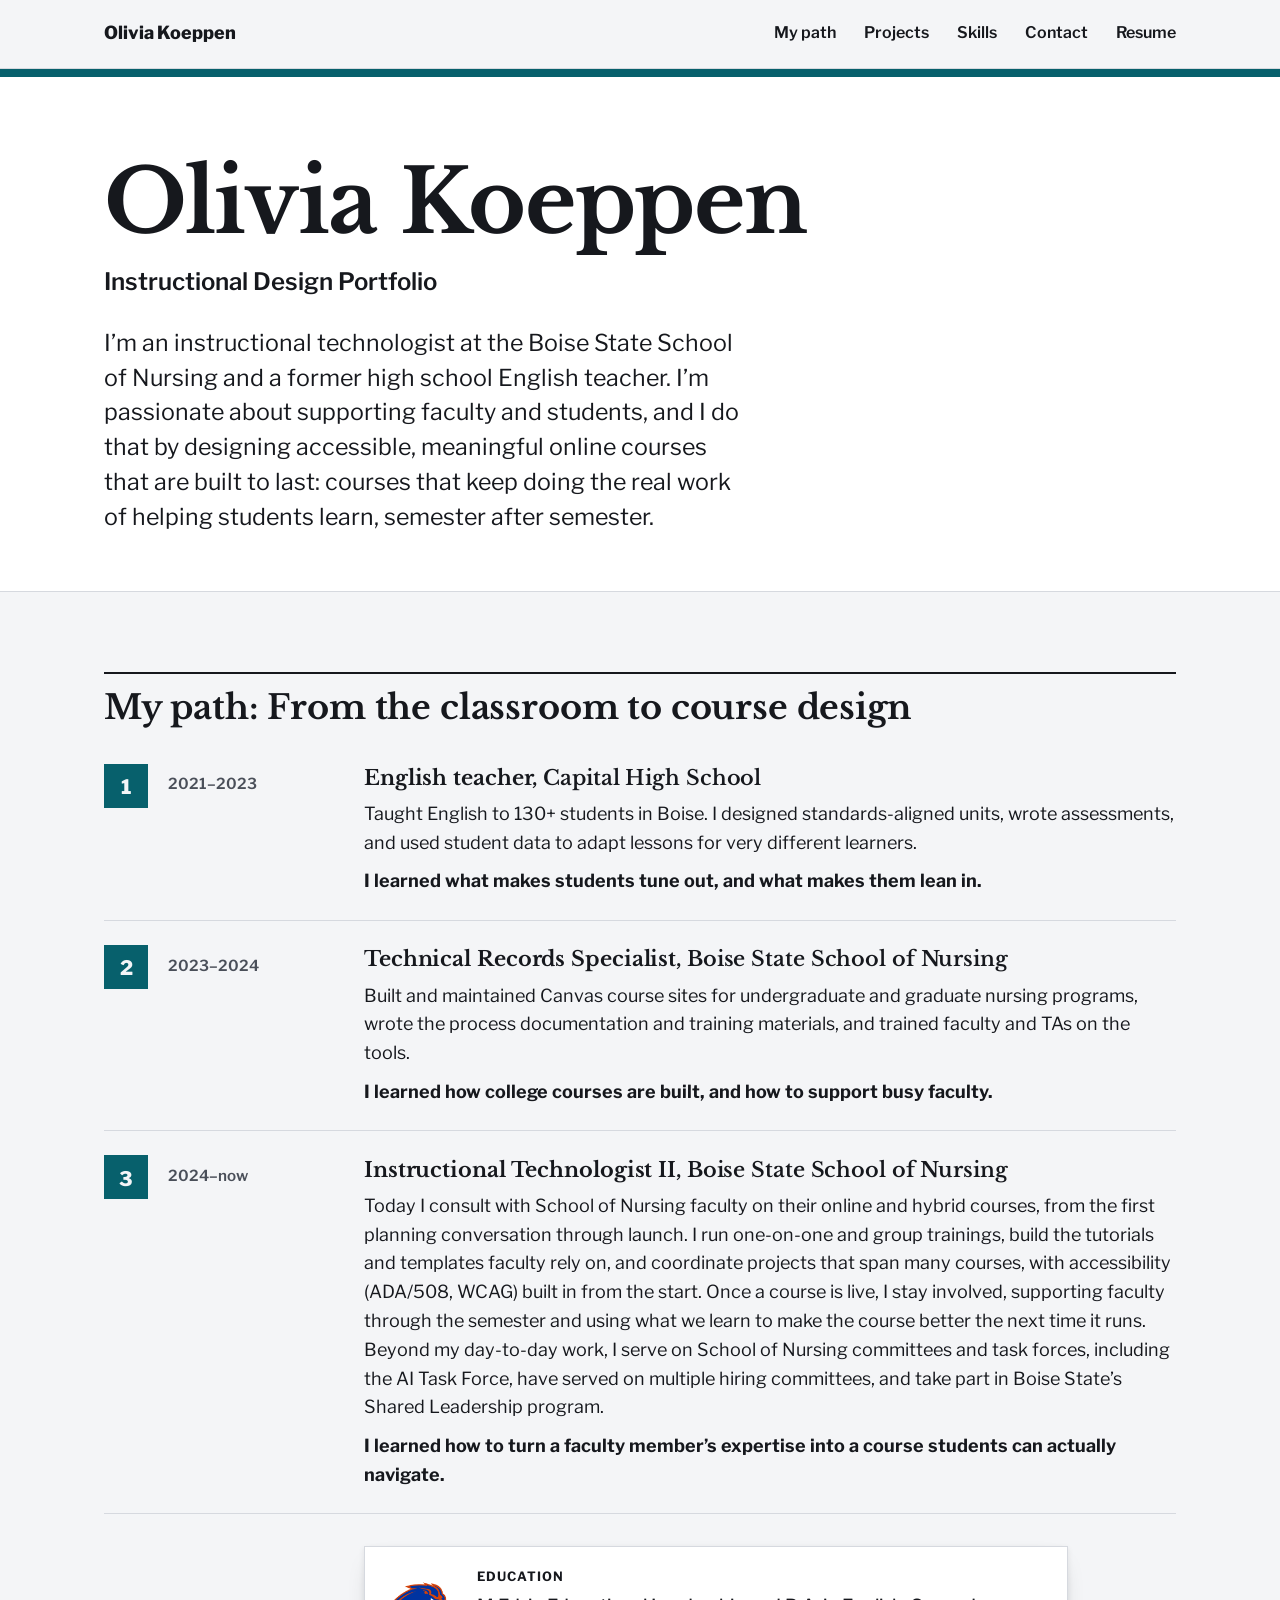
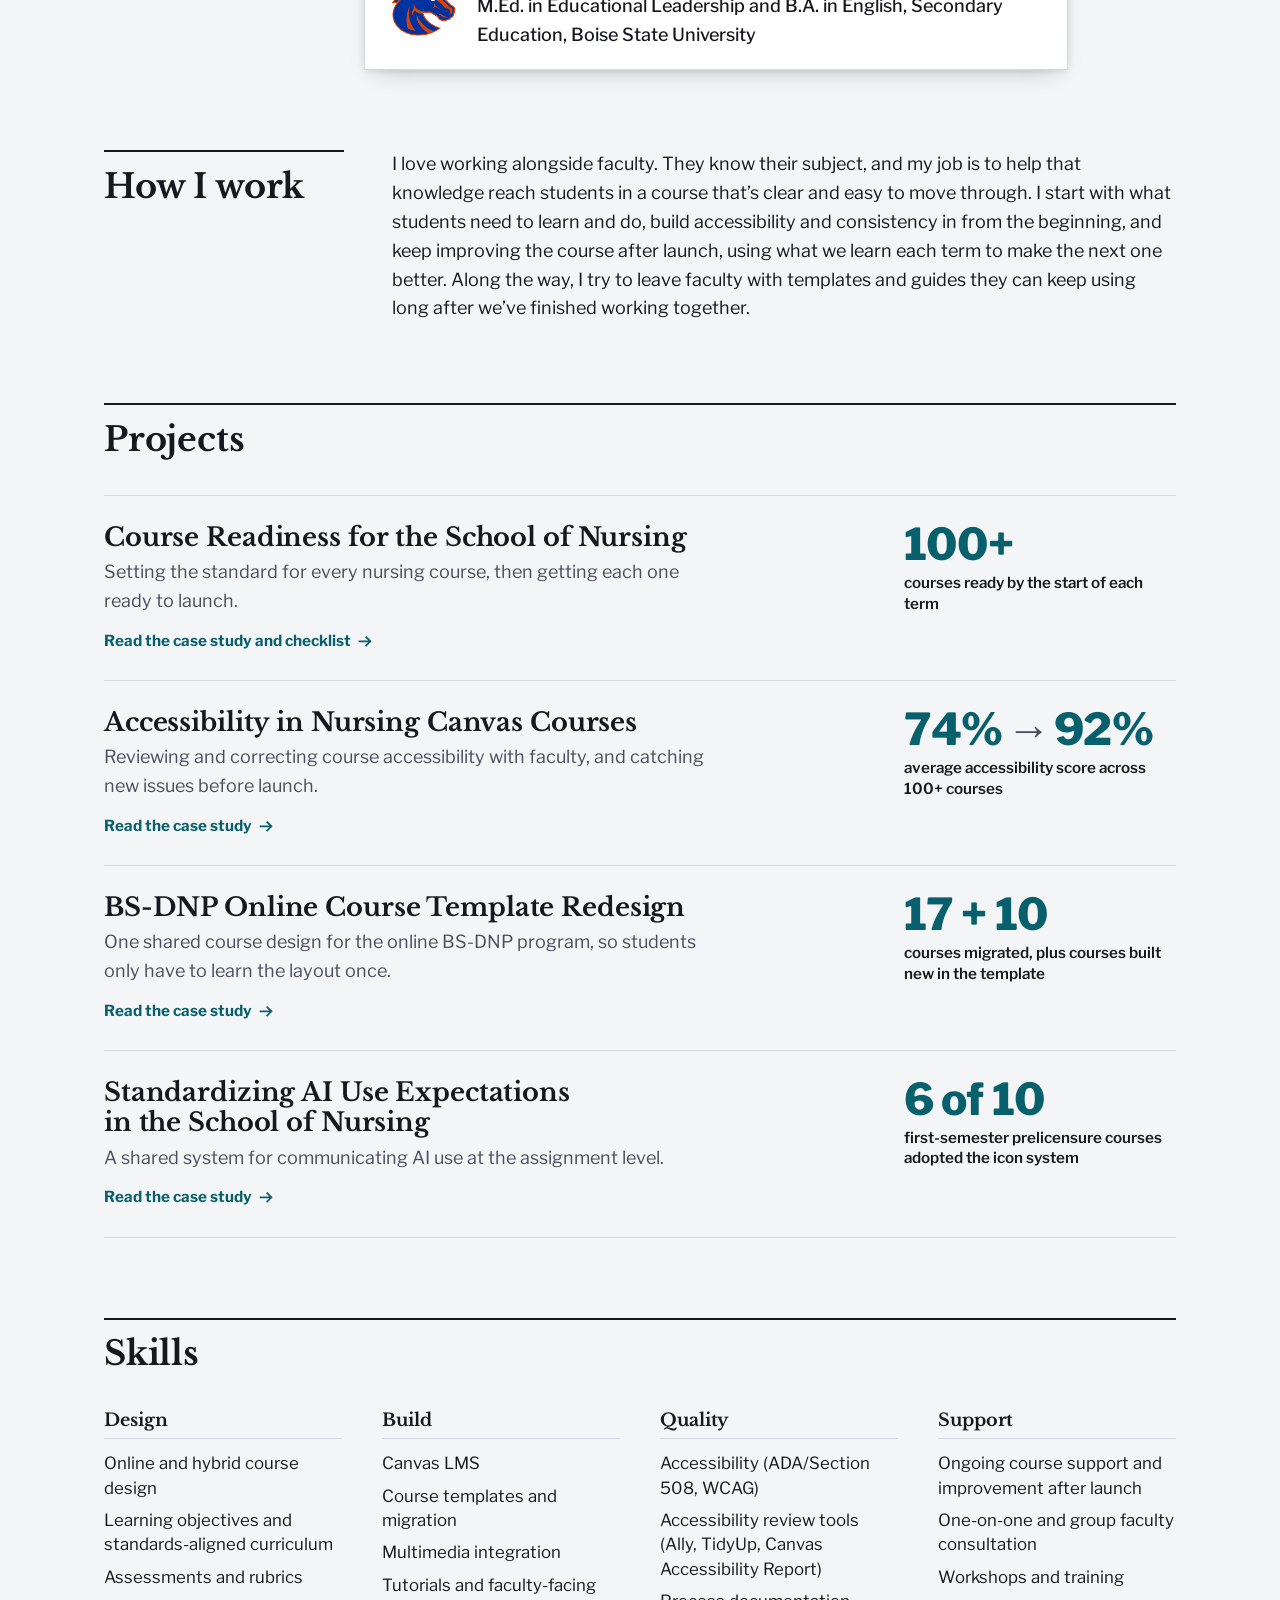
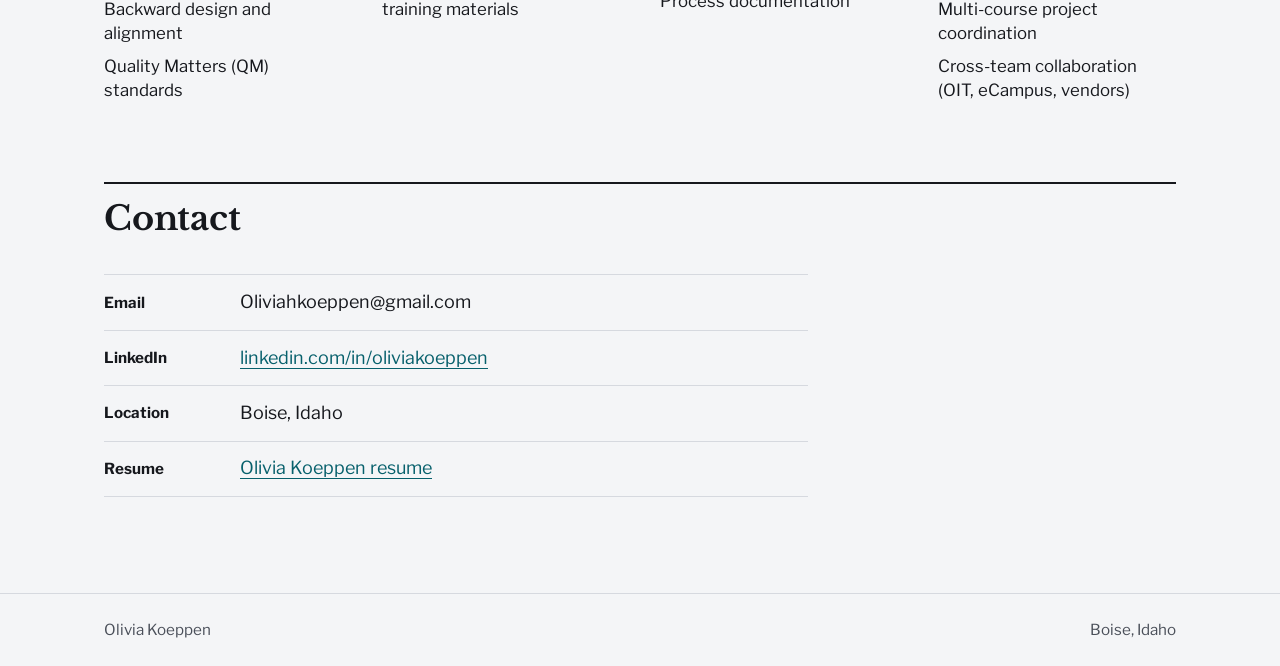
==== commit bc087c3b: "Site v7: Boise State logo in education card, titles and labels in black Co-Authored-By: Claude Opus " ====
--- a/docs/index.html
+++ b/docs/index.html
@@ -86,7 +86,7 @@
         </li>
       </ol>
       <div class="edu-card">
-        <div class="edu-badge" aria-hidden="true"><span>B</span></div>
+        <img class="edu-logo" src="assets/boise-state-logo.png" width="245" height="203" alt="Boise State University logo">
         <div class="edu-text">
           <p class="edu-label">Education</p>
           <p>M.Ed. in Educational Leadership and B.A. in English, Secondary Education, Boise State University</p>
--- a/docs/styles.css
+++ b/docs/styles.css
@@ -276,7 +276,7 @@
   color: var(--ink-2);
 }
 .path h3 { font-size: 1.3rem; margin-top: .15rem; }
-.path h3 span { font-weight: 600; color: var(--ink-2); }
+.path h3 span { font-weight: 600; color: var(--ink); }
 .path p { margin-top: .6rem; max-width: var(--measure); }
 .path .learned { font-weight: 700; color: var(--ink); }
 .path-body { grid-column: 2; }
@@ -351,7 +351,7 @@
   font-weight: 600;
   font-size: .95rem;
   line-height: 1.35;
-  color: var(--ink-2);
+  color: var(--ink);
   max-width: 24ch;
 }
 
@@ -446,7 +446,7 @@
   font-size: clamp(1.2rem, 2.4vw, 1.5rem);
   line-height: 1.3;
   margin-top: 1rem;
-  color: var(--on-sign-2);
+  color: var(--ink);
 }
 .sign .description { margin-top: 1.25rem; font-size: 1.2rem; max-width: 46ch; }
 .sign .facts { margin-top: 2rem; }
@@ -468,7 +468,7 @@
 .sign-aside h2 {
   font-size: 1rem;
   font-weight: 700;
-  color: var(--ink-2);
+  color: var(--ink);
   letter-spacing: 0;
 }
 .sign-aside .doc-title {
@@ -567,7 +567,7 @@
   font-family: var(--display);
   font-size: .95rem;
   font-weight: 600;
-  color: var(--ink-2);
+  color: var(--ink);
   margin-top: .75rem;
 }
 .shots { display: grid; gap: clamp(1.25rem, 3vw, 2rem); }
@@ -738,10 +738,11 @@
   font-size: .8rem;
   letter-spacing: .08em;
   text-transform: uppercase;
-  color: var(--ink-2);
+  color: var(--ink);
   margin-bottom: .25rem;
 }
 .edu-text p:last-child { font-weight: 500; }
 @media (min-width: 56rem) {
   .edu-card { margin-left: calc(15rem + 1.25rem); }
 }
+.edu-logo { flex: none; width: 4.25rem; height: auto; }
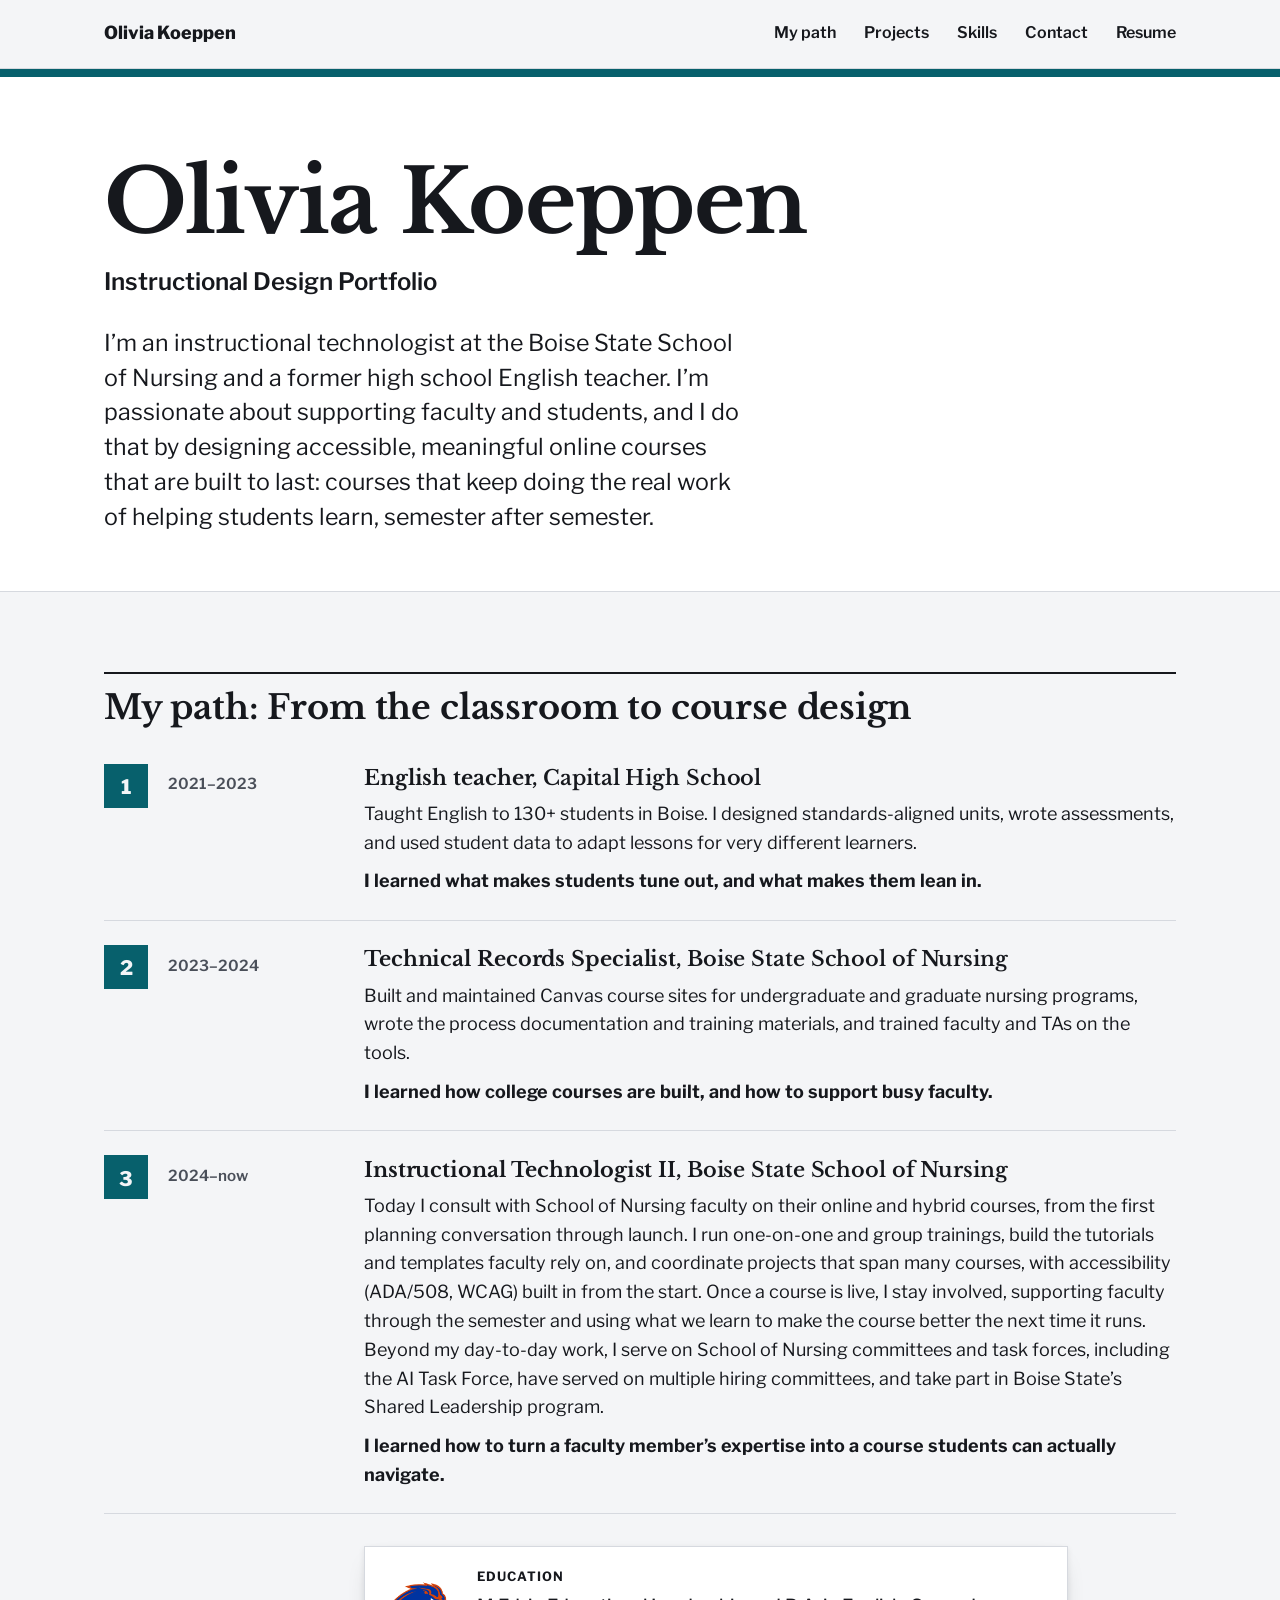
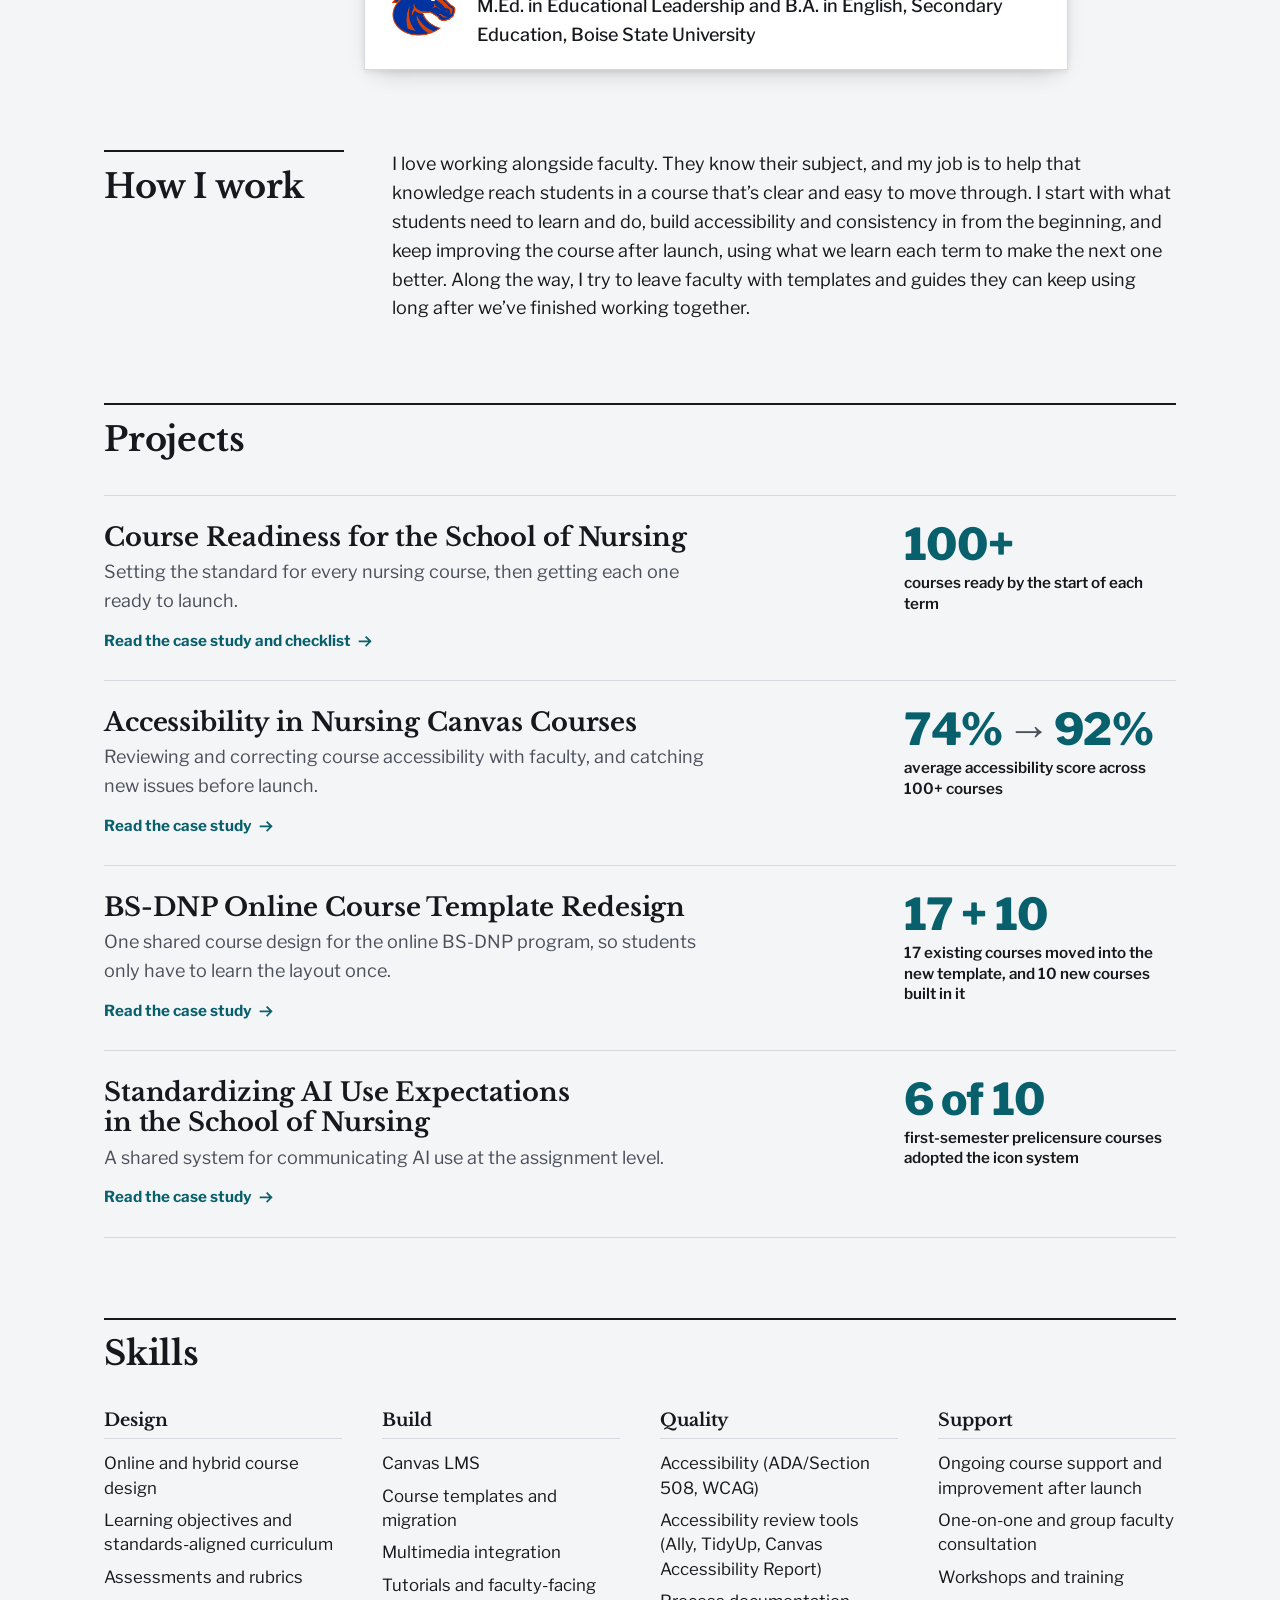
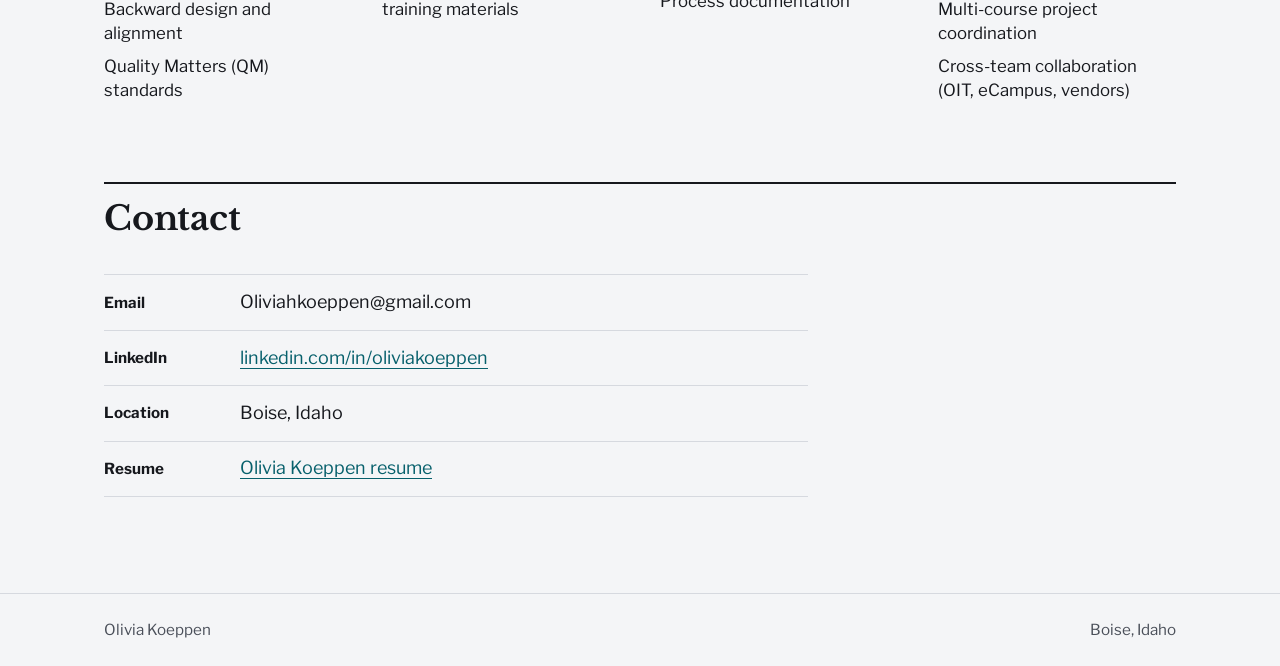
==== commit 7f476459: "Home: explain the 17 + 10 figure (existing vs new courses) Co-Authored-By: Claude Opus 5.5 <noreply@" ====
--- a/docs/index.html
+++ b/docs/index.html
@@ -36,7 +36,7 @@
         <li><a href="#projects">Projects</a></li>
         <li><a href="#skills">Skills</a></li>
         <li><a href="#contact">Contact</a></li>
-        <li><a href="assets/olivia-koeppen-resume.pdf">Resume</a></li>
+        <li><a href="resume.html">Resume</a></li>
       </ul>
     </nav>
   </div>
@@ -134,7 +134,7 @@
             <p class="summary">One shared course design for the online BS-DNP program, so students only have to learn the layout once.</p>
             <span class="go" aria-hidden="true">Read the case study <svg viewBox="0 0 20 20" focusable="false"><path d="M3 10h13M11 5l5 5-5 5" fill="none" stroke="currentColor" stroke-width="2" stroke-linecap="square"/></svg></span>
           </div>
-          <p class="figure-block"><span class="num">17 + 10</span><span class="label">courses migrated, plus courses built new in the template</span></p>
+          <p class="figure-block"><span class="num">17 + 10</span><span class="label">17 existing courses moved into the new template, and 10 new courses built in it</span></p>
         </li>
         <li class="project-row">
           <div>
@@ -204,7 +204,7 @@
         <div><dt>Email</dt><dd>Oliviahkoeppen@gmail.com</dd></div>
         <div><dt>LinkedIn</dt><dd><a href="https://www.linkedin.com/in/oliviakoeppen">linkedin.com/in/oliviakoeppen</a></dd></div>
         <div><dt>Location</dt><dd>Boise, Idaho</dd></div>
-        <div><dt>Resume</dt><dd><a href="assets/olivia-koeppen-resume.pdf">Olivia Koeppen resume</a></dd></div>
+        <div><dt>Resume</dt><dd><a href="resume.html">Olivia Koeppen resume</a></dd></div>
       </dl>
     </div>
   </section>
--- a/docs/styles.css
+++ b/docs/styles.css
@@ -19,7 +19,7 @@
   --focus: #07606c;
   --bar-track: #dfe2e8;
 
-  --heading: "Libre Baskerville", Baskerville, "Times New Roman", Georgia, serif;
+  --heading: "Libre Baskerville", Georgia, Baskerville, "Times New Roman", serif;
   --display: "Libre Franklin", "Franklin Gothic", "Helvetica Neue", Arial, sans-serif;
   --text: "Libre Franklin", "Franklin Gothic", "Helvetica Neue", Arial, sans-serif;
 
@@ -594,11 +594,8 @@
   color: var(--accent);
 }
 .text-version ol { margin: .75rem 0 0; padding-left: 1.4rem; display: grid; gap: .5rem; }
-.guide-preview { display: grid; gap: clamp(1.25rem, 4vw, 2.5rem); align-items: start; }
-.guide-text { display: grid; gap: 1rem; max-width: var(--measure); }
 @media (min-width: 52rem) {
-  .guide-preview { grid-template-columns: minmax(0, 22rem) minmax(0, 1fr); }
-}
+  }
 
 /* ---------- Checklist artifact ---------- */
 
@@ -746,3 +743,14 @@
   .edu-card { margin-left: calc(15rem + 1.25rem); }
 }
 .edu-logo { flex: none; width: 4.25rem; height: auto; }
+.guide-intro { display: grid; gap: 1rem; max-width: var(--measure); margin-bottom: clamp(1.5rem, 3vw, 2rem); }
+.guide-pages { max-width: 50rem; }
+.resume-actions { margin-top: 1.5rem; }
+.sign .btn, .sign .btn:hover { color: #fff; }
+.resume-contact { margin-top: 1rem; font-size: 1.05rem; }
+.resume-list { margin: 0; padding-left: 1.2rem; display: grid; gap: .45rem; }
+.resume-role + .resume-role { margin-top: 2rem; padding-top: 2rem; border-top: 1px solid var(--rule); }
+.resume-role-head { display: flex; flex-wrap: wrap; justify-content: space-between; align-items: baseline; gap: .25rem 1.5rem; }
+.resume-role-head h3 { font-size: 1.25rem; }
+.resume-dates { font-family: var(--display); font-weight: 600; font-size: .95rem; color: var(--ink); }
+.resume-org { font-weight: 600; margin: .25rem 0 .75rem; }
